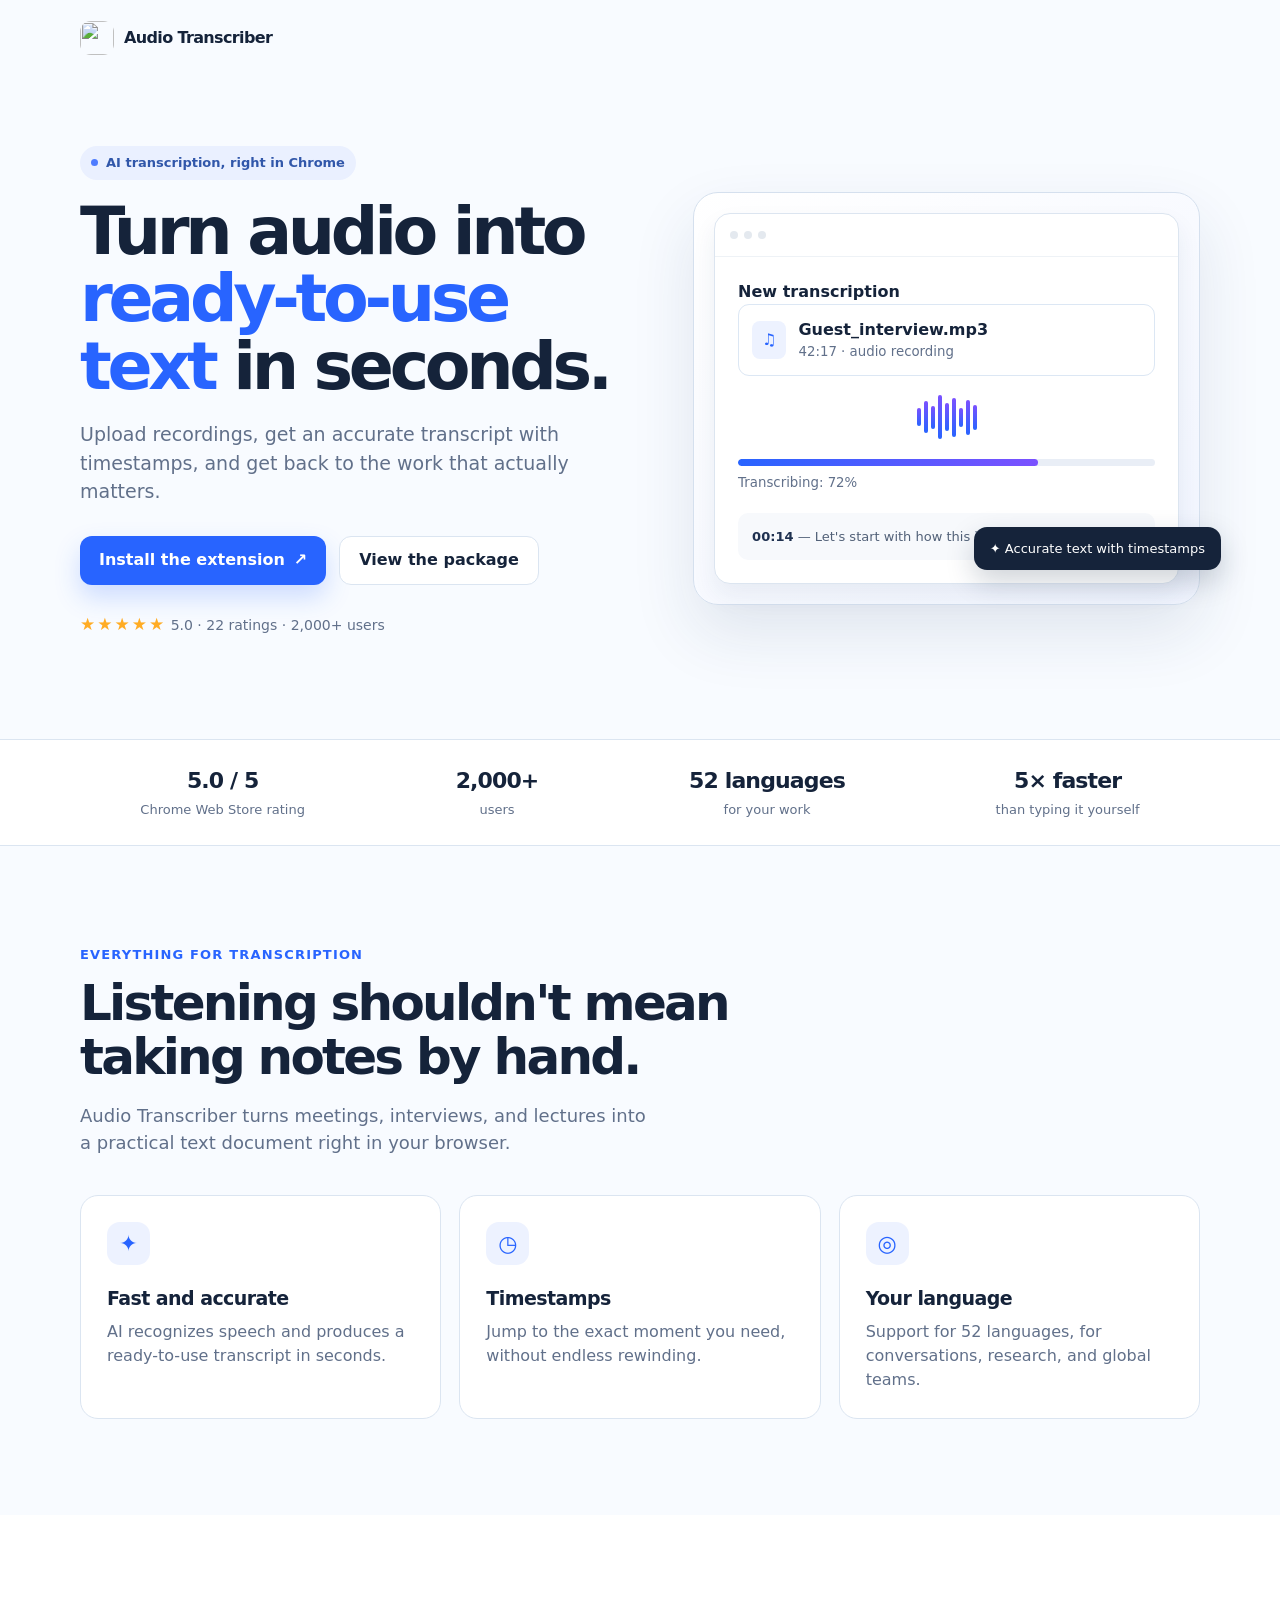
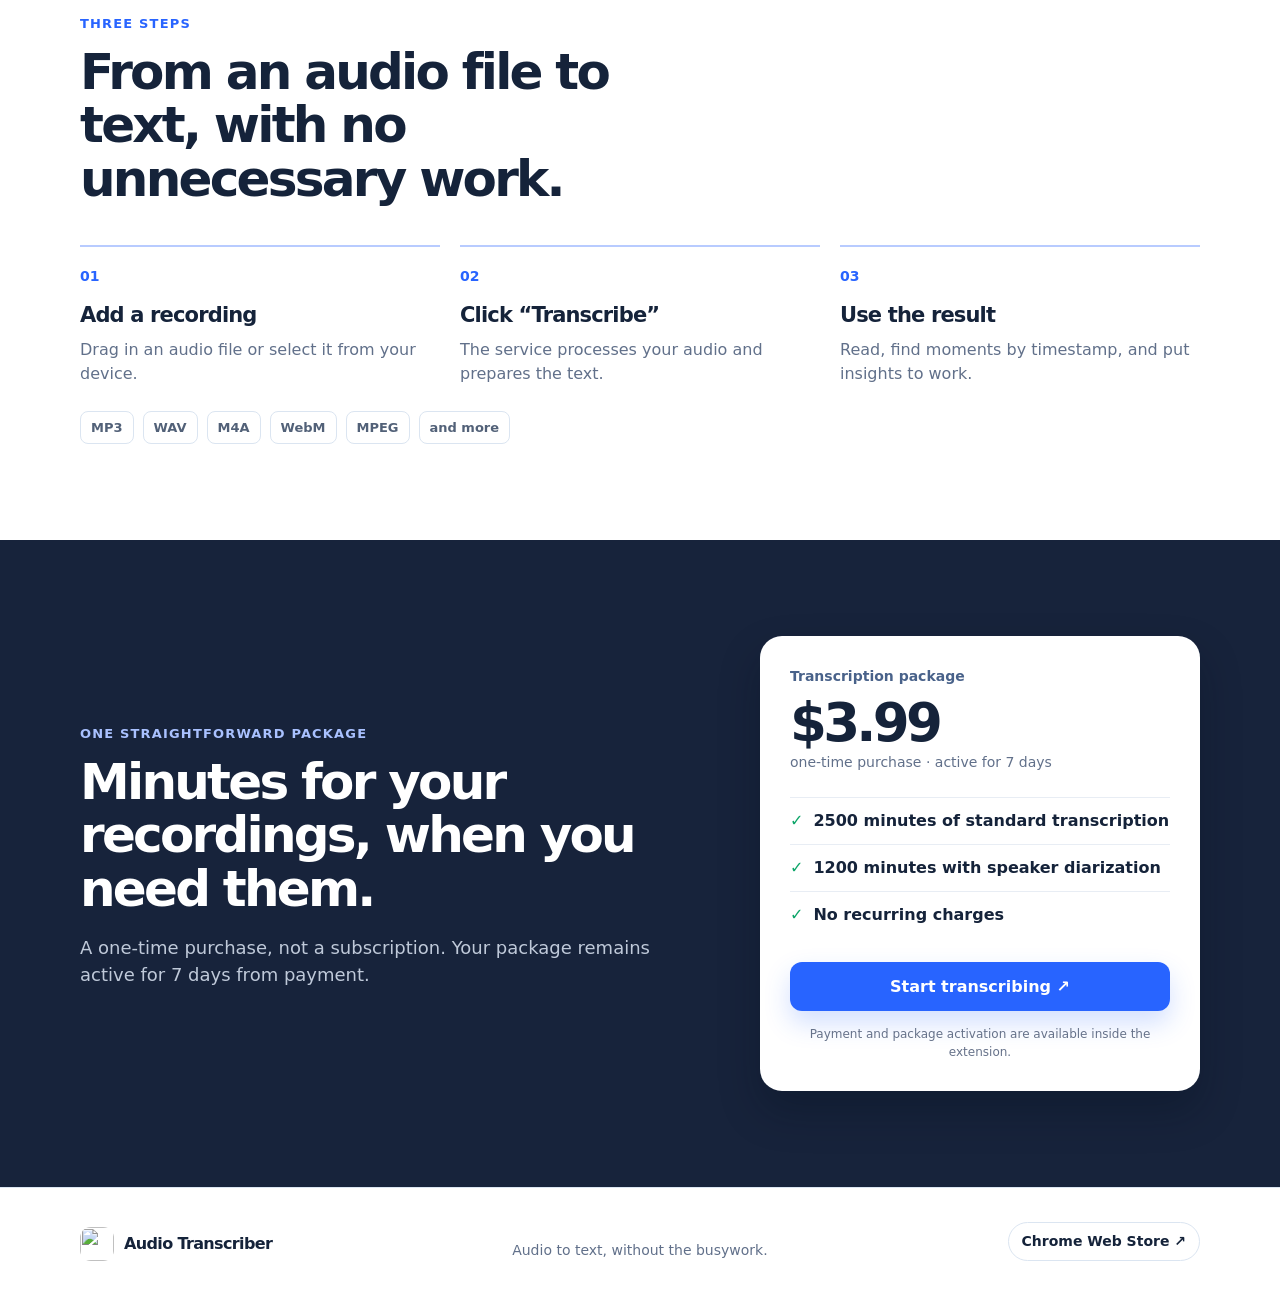
==== index.html @ d4074c56 "Rename inde.html to index.html" ====
<!doctype html>
<html lang="en">
<head>
  <meta charset="utf-8">
  <meta name="viewport" content="width=device-width, initial-scale=1">
  <meta name="description" content="Audio Transcriber — a Chrome extension that turns audio into text with AI.">
  <title>Audio Transcriber — audio to text in seconds</title>
  <style>
:root { --ink:#15233a; --muted:#61708a; --paper:#f8fbff; --line:#dbe5f1; --blue:#2864ff; --violet:#7b51ff; } *{box-sizing:border-box}html{scroll-behavior:smooth}body{margin:0;color:var(--ink);background:var(--paper);font:16px/1.5 Inter,ui-sans-serif,system-ui,-apple-system,BlinkMacSystemFont,"Segoe UI",sans-serif}a{color:inherit;text-decoration:none}.wrap{width:min(1120px,calc(100% - 40px));margin:auto}.nav{height:76px;display:flex;align-items:center;justify-content:space-between}.brand{display:flex;align-items:center;gap:10px;font-weight:800;letter-spacing:-.04em}.mark{width:34px;height:34px;display:block;overflow:hidden;border-radius:11px}.mark img{display:block;width:100%;height:100%}.lang{border:1px solid var(--line);border-radius:999px;padding:8px 13px;font-size:14px;font-weight:700;background:#fff}.hero{padding:70px 0 88px;overflow:hidden}.hero-grid{display:grid;grid-template-columns:1.04fr .96fr;align-items:center;gap:64px}.eyebrow{display:inline-flex;gap:8px;align-items:center;padding:7px 11px;border-radius:999px;color:#3157aa;background:#eaf0ff;font-size:13px;font-weight:750}.dot{width:7px;height:7px;border-radius:50%;background:#4e7cff}.hero h1{margin:18px 0;max-width:650px;font-size:clamp(43px,5.2vw,72px);line-height:1.02;letter-spacing:-.065em}.hero h1 em{color:var(--blue);font-style:normal}.lead{max-width:560px;font-size:19px;color:var(--muted)}.actions{display:flex;gap:13px;flex-wrap:wrap;margin-top:30px}.button{display:inline-flex;align-items:center;justify-content:center;gap:9px;min-height:49px;padding:0 19px;border-radius:12px;font-weight:750;transition:.2s}.button.primary{color:#fff;background:var(--blue);box-shadow:0 12px 26px #2864ff35}.button.secondary{background:#fff;border:1px solid var(--line)}.button:hover{transform:translateY(-2px)}.rating{margin-top:27px;color:var(--muted);font-size:14px}.stars{color:#ffac24;letter-spacing:2px;font-size:17px}.app{position:relative;padding:20px;border:1px solid #d5e0ee;border-radius:25px;background:linear-gradient(145deg,#fff,#f1f5ff);box-shadow:0 28px 65px #1d34611c}.window{overflow:hidden;border:1px solid #dce5f0;border-radius:16px;background:#fff;box-shadow:0 12px 25px #213b6912}.top{height:43px;display:flex;align-items:center;gap:6px;padding:0 15px;border-bottom:1px solid #eef2f6}.top i{width:8px;height:8px;border-radius:50%;background:#e4e9ef}.app-content{padding:23px}.file{display:flex;align-items:center;gap:12px;padding:13px;border:1px solid #dce7f4;border-radius:11px}.file-icon{padding:7px 10px;border-radius:8px;background:#edf2ff;color:var(--blue);font-weight:800}.file small,.app-content small{display:block;color:var(--muted)}.waves{height:47px;display:flex;align-items:center;justify-content:center;gap:3px;margin:18px 0}.waves b{width:4px;border-radius:4px;background:linear-gradient(var(--violet),var(--blue));height:var(--h)}.progress{height:7px;border-radius:99px;background:#e9eef6;overflow:hidden}.progress:before{content:"";display:block;width:72%;height:100%;border-radius:inherit;background:linear-gradient(90deg,var(--blue),var(--violet))}.transcript{margin-top:20px;padding:14px;border-radius:10px;background:#f7f9fc;color:#526178;font-size:13px}.transcript strong{color:#1f3150}.bubble{position:absolute;right:-22px;bottom:34px;padding:12px 16px;border-radius:13px;background:var(--ink);color:#fff;box-shadow:0 11px 28px #19294435;font-size:13px}.proof{border-top:1px solid var(--line);border-bottom:1px solid var(--line);background:#fff}.proof .wrap{display:flex;justify-content:space-around;gap:30px;padding:24px 0;text-align:center}.proof b{display:block;font-size:22px;letter-spacing:-.04em}.proof span{color:var(--muted);font-size:13px}section{padding:96px 0}.kicker{color:var(--blue);font-size:13px;font-weight:800;text-transform:uppercase;letter-spacing:.09em}.section-title{max-width:660px;margin:11px 0 0;font-size:clamp(33px,4vw,50px);line-height:1.07;letter-spacing:-.055em}.section-lead{max-width:570px;color:var(--muted);font-size:18px}.cards{display:grid;grid-template-columns:repeat(3,1fr);gap:18px;margin-top:39px}.card{padding:26px;border:1px solid var(--line);border-radius:18px;background:#fff}.icon{width:43px;height:43px;display:grid;place-items:center;border-radius:13px;background:#edf2ff;color:var(--blue);font-size:22px}.card h3{margin:19px 0 7px;font-size:19px;letter-spacing:-.03em}.card p{margin:0;color:var(--muted)}.steps{display:grid;grid-template-columns:repeat(3,1fr);gap:20px;margin-top:39px}.step{padding-top:17px;border-top:2px solid #b8cbff}.step b{color:var(--blue);font-size:14px}.step h3{margin:12px 0 6px;font-size:21px;letter-spacing:-.04em}.step p{color:var(--muted);margin:0}.pricing{background:#17233b;color:#fff}.pricing .kicker{color:#a9c1ff}.pricing-grid{display:grid;grid-template-columns:1fr 440px;align-items:center;gap:70px}.pricing .section-title{color:#fff}.pricing .section-lead{color:#bfc9d9}.price-card{padding:30px;border-radius:22px;background:#fff;color:var(--ink);box-shadow:0 20px 40px #050d1b4a}.label{color:#49628a;font-weight:800;font-size:14px}.price{margin:9px 0 3px;font-size:53px;line-height:1;letter-spacing:-.07em;font-weight:850}.period{color:var(--muted);font-size:14px}.includes{padding:0;margin:24px 0;list-style:none}.includes li{padding:11px 0;border-top:1px solid #e8edf4;font-weight:650}.includes li:before{content:"✓";color:#0ca568;margin-right:10px;font-weight:900}.note{margin:14px 0 0;color:#66728a;text-align:center;font-size:12px}.formats{display:flex;flex-wrap:wrap;gap:9px;margin-top:25px}.formats span{padding:6px 10px;border:1px solid var(--line);border-radius:8px;background:#fff;color:#526178;font-size:13px;font-weight:750}footer{padding:34px 0;background:#fff;border-top:1px solid var(--line)}.footer{display:flex;justify-content:space-between;gap:25px;align-items:flex-end}.footer p{margin:0;color:var(--muted);font-size:14px}@media(max-width:760px){.wrap{width:min(100% - 32px,1120px)}.hero{padding:42px 0 64px}.hero-grid,.pricing-grid{grid-template-columns:1fr;gap:38px}.hero h1{font-size:48px}.cards,.steps{grid-template-columns:1fr}.proof .wrap{display:grid;grid-template-columns:1fr 1fr;gap:17px}.bubble{right:-8px}.footer{align-items:flex-start;flex-direction:column}section{padding:66px 0}.pricing{padding:0}}
  </style>
</head>
<body>
  <header class="wrap nav"><a class="brand" href="#top"><span class="mark"><img src="minimal_128.png" alt=""></span>Audio Transcriber</a></header>
  <main id="top"><section class="hero"><div class="wrap hero-grid"><div><span class="eyebrow"><span class="dot"></span>AI transcription, right in Chrome</span><h1>Turn audio into <em>ready-to-use text</em> in seconds.</h1><p class="lead">Upload recordings, get an accurate transcript with timestamps, and get back to the work that actually matters.</p><div class="actions"><a class="button primary" href="https://chromewebstore.google.com/detail/audio-transcriber/ahhnadhojiabmnlnhmpngbidmbmmdaph" target="_blank" rel="noreferrer">Install the extension <span>↗</span></a><a class="button secondary" href="#tariff">View the package</a></div><p class="rating"><span class="stars">★★★★★</span> 5.0 · 22 ratings · 2,000+ users</p></div><div class="app" aria-label="Extension interface preview"><div class="window"><div class="top"><i></i><i></i><i></i></div><div class="app-content"><strong>New transcription</strong><div class="file"><span class="file-icon">♫</span><div><b>Guest_interview.mp3</b><small>42:17 · audio recording</small></div></div><div class="waves"><b style="--h:18px"></b><b style="--h:32px"></b><b style="--h:23px"></b><b style="--h:44px"></b><b style="--h:28px"></b><b style="--h:39px"></b><b style="--h:19px"></b><b style="--h:35px"></b><b style="--h:25px"></b></div><div class="progress"></div><small style="margin-top:7px">Transcribing: 72%</small><div class="transcript"><strong>00:14</strong> — Let's start with how this idea first came about…</div></div></div><div class="bubble">✦ Accurate text with timestamps</div></div></div></section><div class="proof"><div class="wrap"><div><b>5.0 / 5</b><span>Chrome Web Store rating</span></div><div><b>2,000+</b><span>users</span></div><div><b>52 languages</b><span>for your work</span></div><div><b>5× faster</b><span>than typing it yourself</span></div></div></div><section><div class="wrap"><span class="kicker">Everything for transcription</span><h2 class="section-title">Listening shouldn't mean taking notes by hand.</h2><p class="section-lead">Audio Transcriber turns meetings, interviews, and lectures into a practical text document right in your browser.</p><div class="cards"><article class="card"><div class="icon">✦</div><h3>Fast and accurate</h3><p>AI recognizes speech and produces a ready-to-use transcript in seconds.</p></article><article class="card"><div class="icon">◷</div><h3>Timestamps</h3><p>Jump to the exact moment you need, without endless rewinding.</p></article><article class="card"><div class="icon">◎</div><h3>Your language</h3><p>Support for 52 languages, for conversations, research, and global teams.</p></article></div></div></section><section style="background:#fff"><div class="wrap"><span class="kicker">Three steps</span><h2 class="section-title">From an audio file to text, with no unnecessary work.</h2><div class="steps"><article class="step"><b>01</b><h3>Add a recording</h3><p>Drag in an audio file or select it from your device.</p></article><article class="step"><b>02</b><h3>Click “Transcribe”</h3><p>The service processes your audio and prepares the text.</p></article><article class="step"><b>03</b><h3>Use the result</h3><p>Read, find moments by timestamp, and put insights to work.</p></article></div><div class="formats"><span>MP3</span><span>WAV</span><span>M4A</span><span>WebM</span><span>MPEG</span><span>and more</span></div></div></section><section class="pricing" id="tariff"><div class="wrap pricing-grid"><div><span class="kicker">One straightforward package</span><h2 class="section-title">Minutes for your recordings, when you need them.</h2><p class="section-lead">A one-time purchase, not a subscription. Your package remains active for 7 days from payment.</p></div><article class="price-card"><div class="label">Transcription package</div><div class="price">$3.99</div><div class="period">one-time purchase · active for 7 days</div><ul class="includes"><li><strong>2500 minutes</strong> of standard transcription</li><li><strong>1200 minutes</strong> with speaker diarization</li><li>No recurring charges</li></ul><a class="button primary" style="width:100%" href="https://chromewebstore.google.com/detail/audio-transcriber/ahhnadhojiabmnlnhmpngbidmbmmdaph" target="_blank" rel="noreferrer">Start transcribing ↗</a><p class="note">Payment and package activation are available inside the extension.</p></article></div></section></main>
  <footer><div class="wrap footer"><a class="brand" href="#top"><span class="mark"><img src="minimal_128.png" alt=""></span>Audio Transcriber</a><p>Audio to text, without the busywork.</p><a class="lang" href="https://chromewebstore.google.com/detail/audio-transcriber/ahhnadhojiabmnlnhmpngbidmbmmdaph" target="_blank" rel="noreferrer">Chrome Web Store ↗</a></div></footer>
</body>
</html>
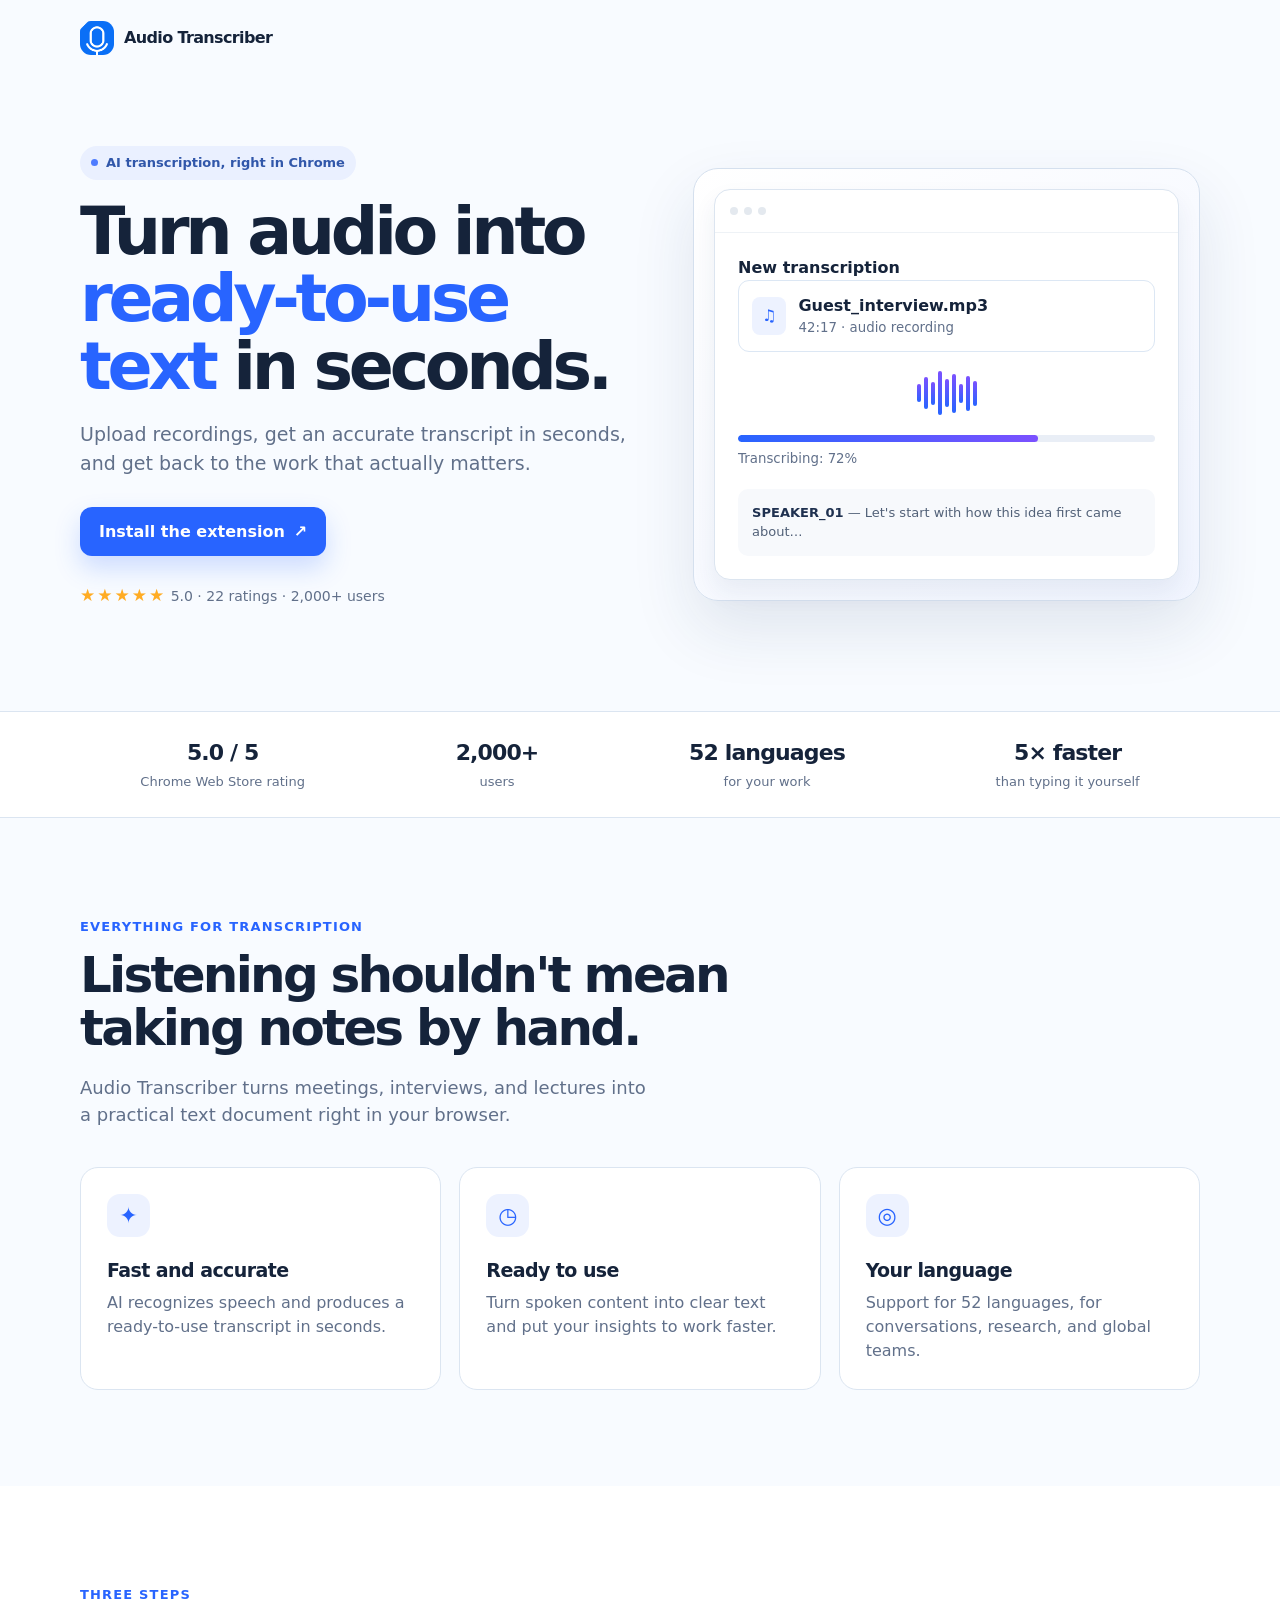
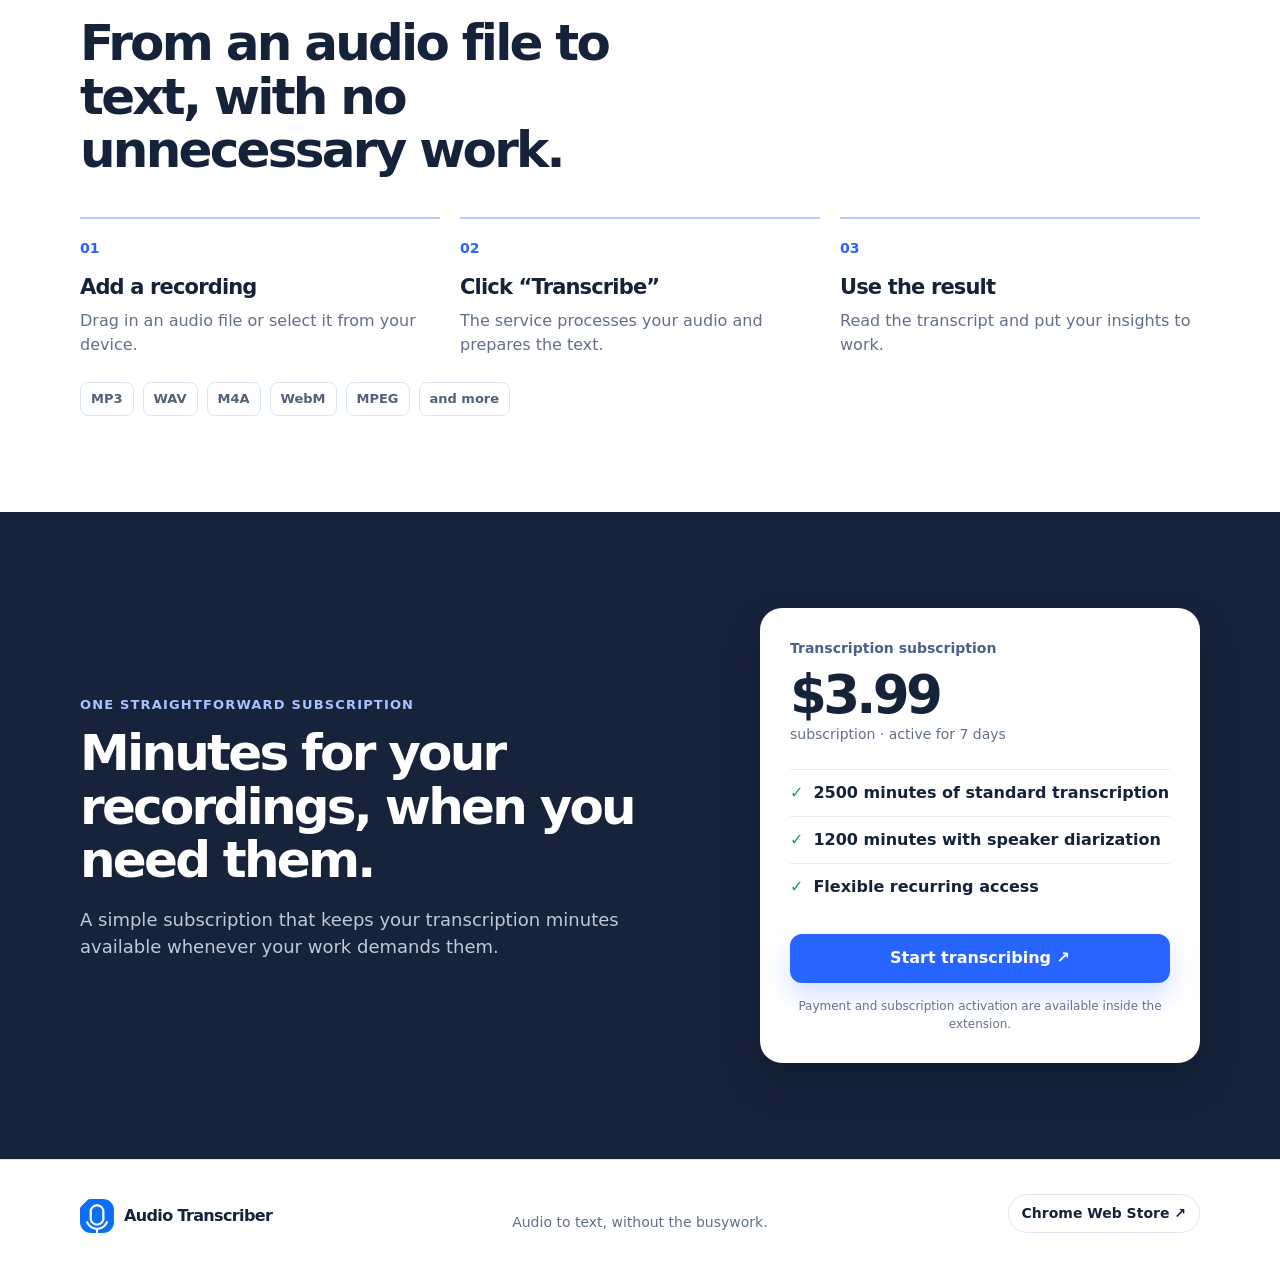
==== commit a5014106: "Update index.html and add logo" ====
--- a/index.html
+++ b/index.html
@@ -11,7 +11,7 @@
 </head>
 <body>
   <header class="wrap nav"><a class="brand" href="#top"><span class="mark"><img src="minimal_128.png" alt=""></span>Audio Transcriber</a></header>
-  <main id="top"><section class="hero"><div class="wrap hero-grid"><div><span class="eyebrow"><span class="dot"></span>AI transcription, right in Chrome</span><h1>Turn audio into <em>ready-to-use text</em> in seconds.</h1><p class="lead">Upload recordings, get an accurate transcript with timestamps, and get back to the work that actually matters.</p><div class="actions"><a class="button primary" href="https://chromewebstore.google.com/detail/audio-transcriber/ahhnadhojiabmnlnhmpngbidmbmmdaph" target="_blank" rel="noreferrer">Install the extension <span>↗</span></a><a class="button secondary" href="#tariff">View the package</a></div><p class="rating"><span class="stars">★★★★★</span> 5.0 · 22 ratings · 2,000+ users</p></div><div class="app" aria-label="Extension interface preview"><div class="window"><div class="top"><i></i><i></i><i></i></div><div class="app-content"><strong>New transcription</strong><div class="file"><span class="file-icon">♫</span><div><b>Guest_interview.mp3</b><small>42:17 · audio recording</small></div></div><div class="waves"><b style="--h:18px"></b><b style="--h:32px"></b><b style="--h:23px"></b><b style="--h:44px"></b><b style="--h:28px"></b><b style="--h:39px"></b><b style="--h:19px"></b><b style="--h:35px"></b><b style="--h:25px"></b></div><div class="progress"></div><small style="margin-top:7px">Transcribing: 72%</small><div class="transcript"><strong>00:14</strong> — Let's start with how this idea first came about…</div></div></div><div class="bubble">✦ Accurate text with timestamps</div></div></div></section><div class="proof"><div class="wrap"><div><b>5.0 / 5</b><span>Chrome Web Store rating</span></div><div><b>2,000+</b><span>users</span></div><div><b>52 languages</b><span>for your work</span></div><div><b>5× faster</b><span>than typing it yourself</span></div></div></div><section><div class="wrap"><span class="kicker">Everything for transcription</span><h2 class="section-title">Listening shouldn't mean taking notes by hand.</h2><p class="section-lead">Audio Transcriber turns meetings, interviews, and lectures into a practical text document right in your browser.</p><div class="cards"><article class="card"><div class="icon">✦</div><h3>Fast and accurate</h3><p>AI recognizes speech and produces a ready-to-use transcript in seconds.</p></article><article class="card"><div class="icon">◷</div><h3>Timestamps</h3><p>Jump to the exact moment you need, without endless rewinding.</p></article><article class="card"><div class="icon">◎</div><h3>Your language</h3><p>Support for 52 languages, for conversations, research, and global teams.</p></article></div></div></section><section style="background:#fff"><div class="wrap"><span class="kicker">Three steps</span><h2 class="section-title">From an audio file to text, with no unnecessary work.</h2><div class="steps"><article class="step"><b>01</b><h3>Add a recording</h3><p>Drag in an audio file or select it from your device.</p></article><article class="step"><b>02</b><h3>Click “Transcribe”</h3><p>The service processes your audio and prepares the text.</p></article><article class="step"><b>03</b><h3>Use the result</h3><p>Read, find moments by timestamp, and put insights to work.</p></article></div><div class="formats"><span>MP3</span><span>WAV</span><span>M4A</span><span>WebM</span><span>MPEG</span><span>and more</span></div></div></section><section class="pricing" id="tariff"><div class="wrap pricing-grid"><div><span class="kicker">One straightforward package</span><h2 class="section-title">Minutes for your recordings, when you need them.</h2><p class="section-lead">A one-time purchase, not a subscription. Your package remains active for 7 days from payment.</p></div><article class="price-card"><div class="label">Transcription package</div><div class="price">$3.99</div><div class="period">one-time purchase · active for 7 days</div><ul class="includes"><li><strong>2500 minutes</strong> of standard transcription</li><li><strong>1200 minutes</strong> with speaker diarization</li><li>No recurring charges</li></ul><a class="button primary" style="width:100%" href="https://chromewebstore.google.com/detail/audio-transcriber/ahhnadhojiabmnlnhmpngbidmbmmdaph" target="_blank" rel="noreferrer">Start transcribing ↗</a><p class="note">Payment and package activation are available inside the extension.</p></article></div></section></main>
+  <main id="top"><section class="hero"><div class="wrap hero-grid"><div><span class="eyebrow"><span class="dot"></span>AI transcription, right in Chrome</span><h1>Turn audio into <em>ready-to-use text</em> in seconds.</h1><p class="lead">Upload recordings, get an accurate transcript in seconds, and get back to the work that actually matters.</p><div class="actions"><a class="button primary" href="https://chromewebstore.google.com/detail/audio-transcriber/ahhnadhojiabmnlnhmpngbidmbmmdaph" target="_blank" rel="noreferrer">Install the extension <span>↗</span></a></div><p class="rating"><span class="stars">★★★★★</span> 5.0 · 22 ratings · 2,000+ users</p></div><div class="app" aria-label="Extension interface preview"><div class="window"><div class="top"><i></i><i></i><i></i></div><div class="app-content"><strong>New transcription</strong><div class="file"><span class="file-icon">♫</span><div><b>Guest_interview.mp3</b><small>42:17 · audio recording</small></div></div><div class="waves"><b style="--h:18px"></b><b style="--h:32px"></b><b style="--h:23px"></b><b style="--h:44px"></b><b style="--h:28px"></b><b style="--h:39px"></b><b style="--h:19px"></b><b style="--h:35px"></b><b style="--h:25px"></b></div><div class="progress"></div><small style="margin-top:7px">Transcribing: 72%</small><div class="transcript"><strong>SPEAKER_01</strong> — Let's start with how this idea first came about…</div></div></div></div></div></section><div class="proof"><div class="wrap"><div><b>5.0 / 5</b><span>Chrome Web Store rating</span></div><div><b>2,000+</b><span>users</span></div><div><b>52 languages</b><span>for your work</span></div><div><b>5× faster</b><span>than typing it yourself</span></div></div></div><section><div class="wrap"><span class="kicker">Everything for transcription</span><h2 class="section-title">Listening shouldn't mean taking notes by hand.</h2><p class="section-lead">Audio Transcriber turns meetings, interviews, and lectures into a practical text document right in your browser.</p><div class="cards"><article class="card"><div class="icon">✦</div><h3>Fast and accurate</h3><p>AI recognizes speech and produces a ready-to-use transcript in seconds.</p></article><article class="card"><div class="icon">◷</div><h3>Ready to use</h3><p>Turn spoken content into clear text and put your insights to work faster.</p></article><article class="card"><div class="icon">◎</div><h3>Your language</h3><p>Support for 52 languages, for conversations, research, and global teams.</p></article></div></div></section><section style="background:#fff"><div class="wrap"><span class="kicker">Three steps</span><h2 class="section-title">From an audio file to text, with no unnecessary work.</h2><div class="steps"><article class="step"><b>01</b><h3>Add a recording</h3><p>Drag in an audio file or select it from your device.</p></article><article class="step"><b>02</b><h3>Click “Transcribe”</h3><p>The service processes your audio and prepares the text.</p></article><article class="step"><b>03</b><h3>Use the result</h3><p>Read the transcript and put your insights to work.</p></article></div><div class="formats"><span>MP3</span><span>WAV</span><span>M4A</span><span>WebM</span><span>MPEG</span><span>and more</span></div></div></section><section class="pricing" id="tariff"><div class="wrap pricing-grid"><div><span class="kicker">One straightforward subscription</span><h2 class="section-title">Minutes for your recordings, when you need them.</h2><p class="section-lead">A simple subscription that keeps your transcription minutes available whenever your work demands them.</p></div><article class="price-card"><div class="label">Transcription subscription</div><div class="price">$3.99</div><div class="period">subscription · active for 7 days</div><ul class="includes"><li><strong>2500 minutes</strong> of standard transcription</li><li><strong>1200 minutes</strong> with speaker diarization</li><li>Flexible recurring access</li></ul><a class="button primary" style="width:100%" href="https://chromewebstore.google.com/detail/audio-transcriber/ahhnadhojiabmnlnhmpngbidmbmmdaph" target="_blank" rel="noreferrer">Start transcribing ↗</a><p class="note">Payment and subscription activation are available inside the extension.</p></article></div></section></main>
   <footer><div class="wrap footer"><a class="brand" href="#top"><span class="mark"><img src="minimal_128.png" alt=""></span>Audio Transcriber</a><p>Audio to text, without the busywork.</p><a class="lang" href="https://chromewebstore.google.com/detail/audio-transcriber/ahhnadhojiabmnlnhmpngbidmbmmdaph" target="_blank" rel="noreferrer">Chrome Web Store ↗</a></div></footer>
 </body>
 </html>
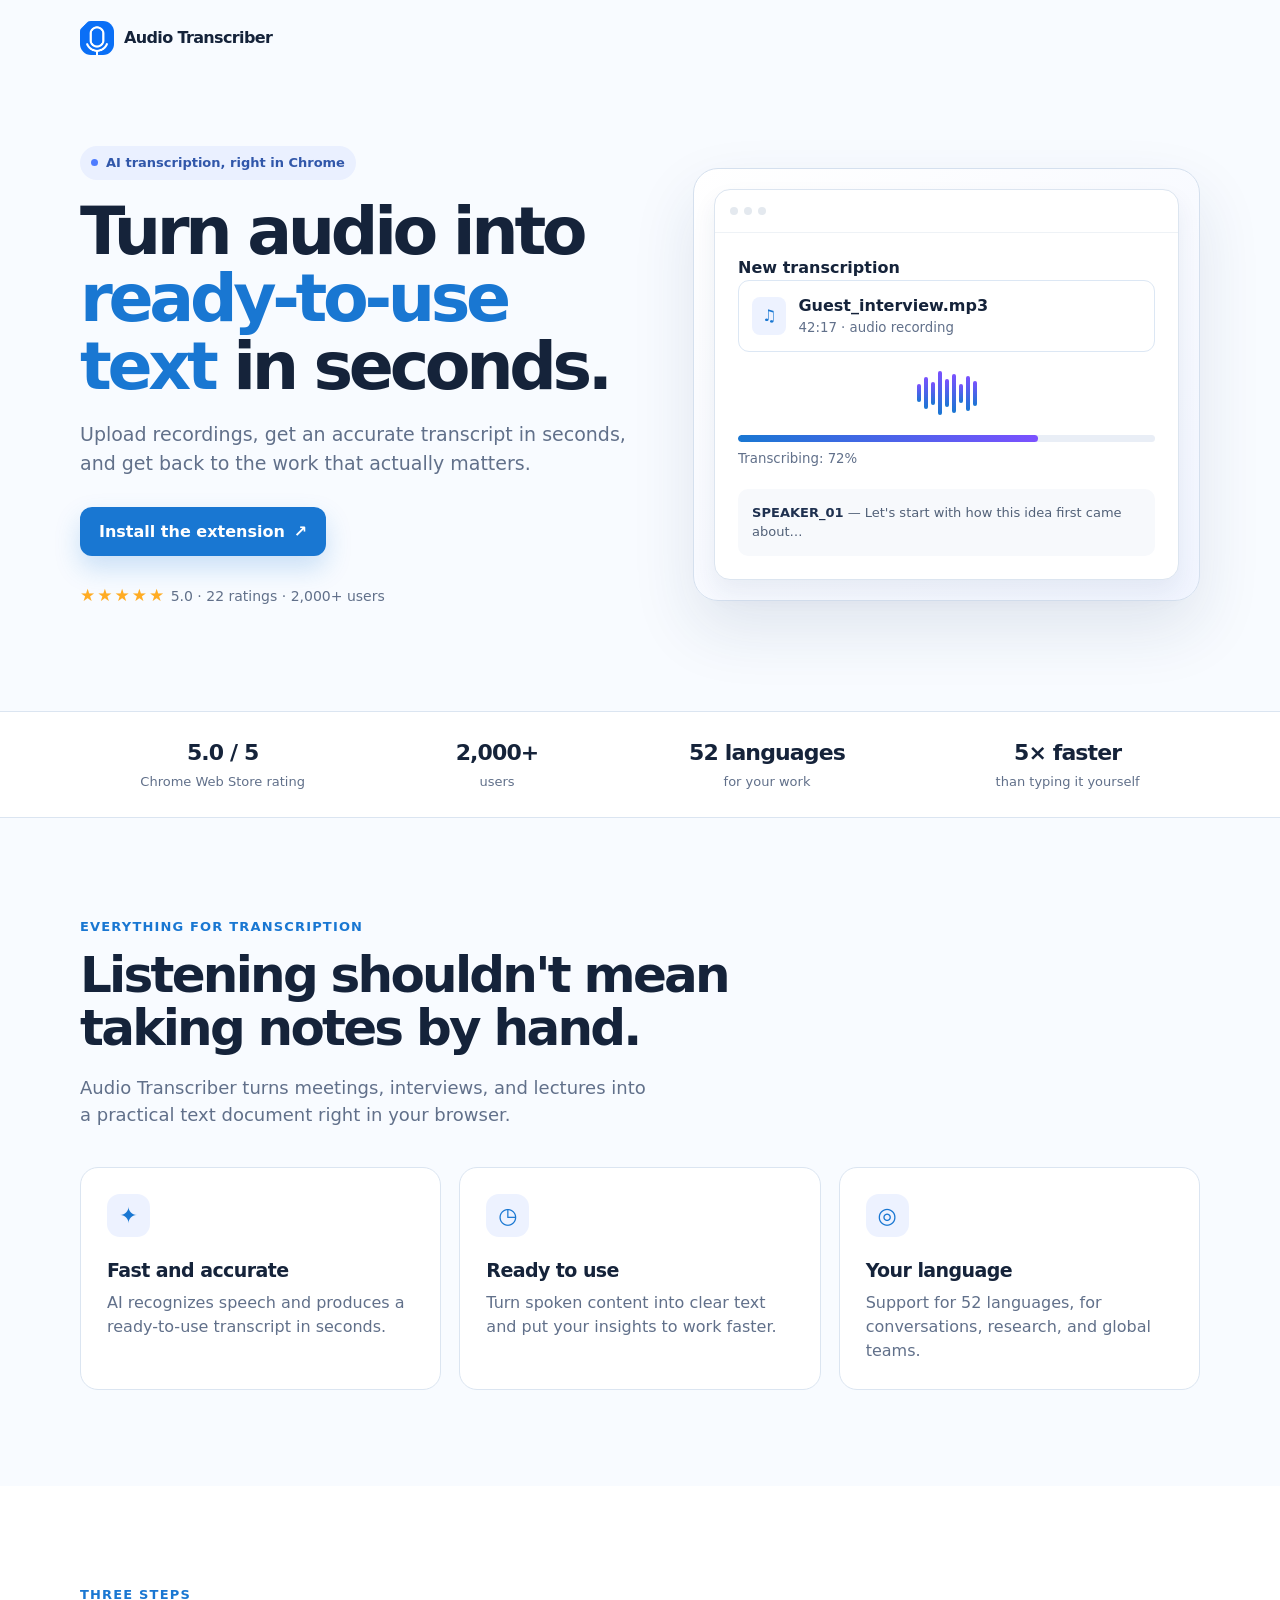
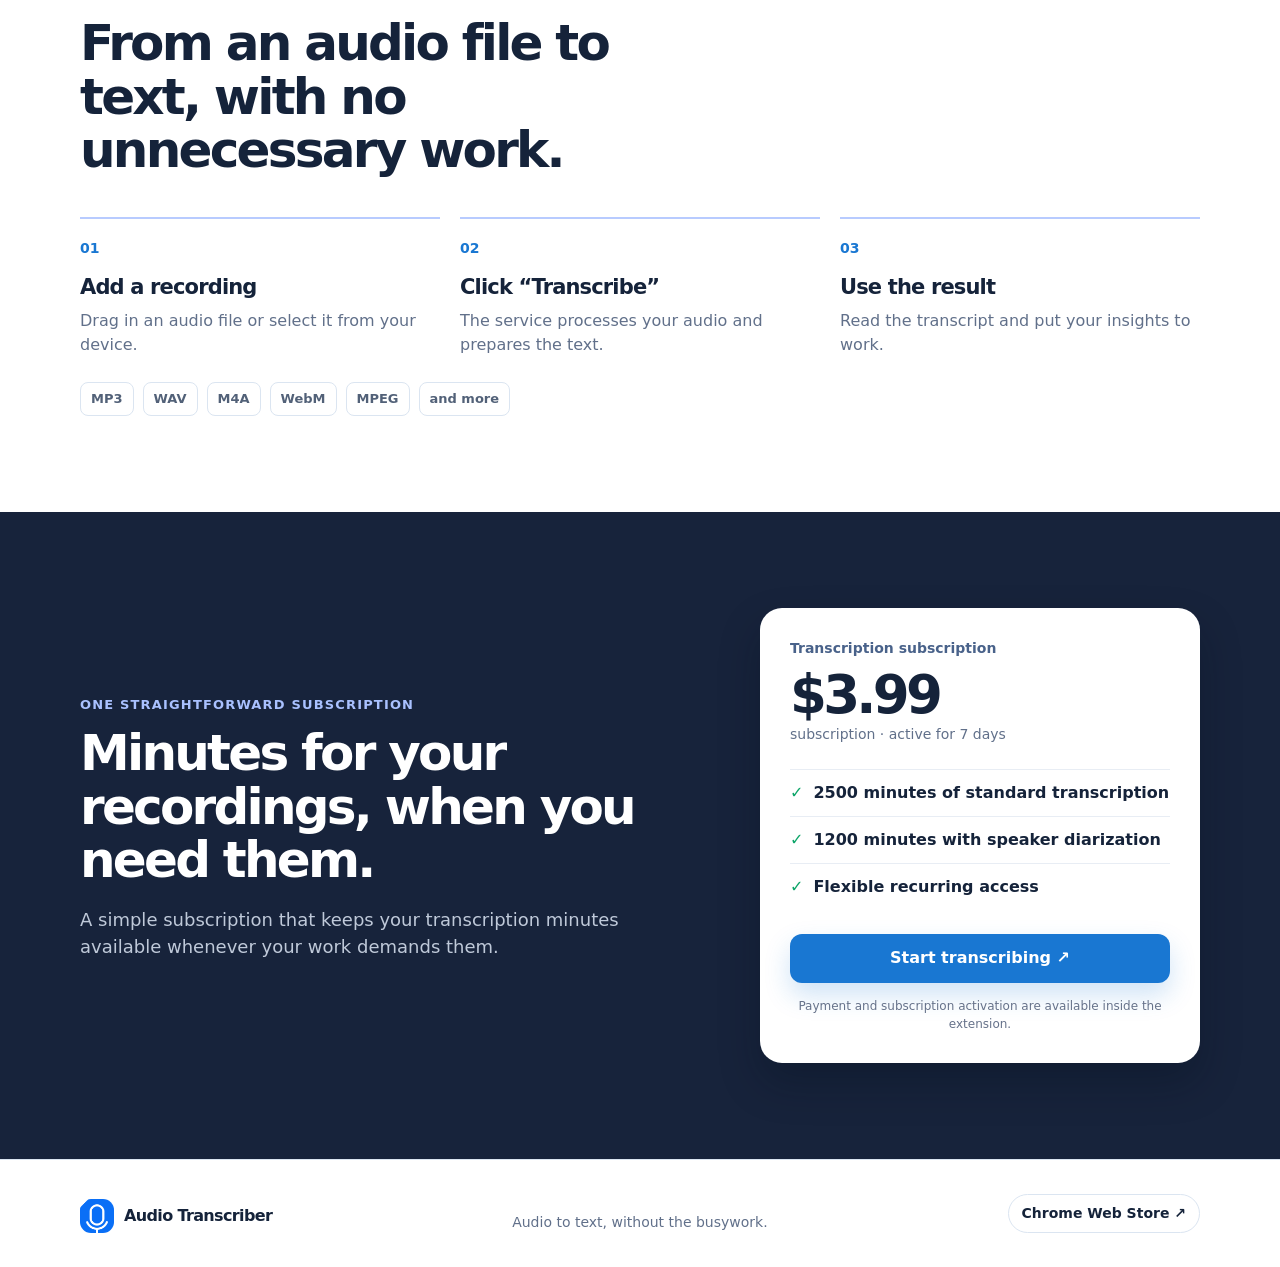
==== commit 8bf0832a: "Update accent color" ====
--- a/index.html
+++ b/index.html
@@ -6,7 +6,7 @@
   <meta name="description" content="Audio Transcriber — a Chrome extension that turns audio into text with AI.">
   <title>Audio Transcriber — audio to text in seconds</title>
   <style>
-:root { --ink:#15233a; --muted:#61708a; --paper:#f8fbff; --line:#dbe5f1; --blue:#2864ff; --violet:#7b51ff; } *{box-sizing:border-box}html{scroll-behavior:smooth}body{margin:0;color:var(--ink);background:var(--paper);font:16px/1.5 Inter,ui-sans-serif,system-ui,-apple-system,BlinkMacSystemFont,"Segoe UI",sans-serif}a{color:inherit;text-decoration:none}.wrap{width:min(1120px,calc(100% - 40px));margin:auto}.nav{height:76px;display:flex;align-items:center;justify-content:space-between}.brand{display:flex;align-items:center;gap:10px;font-weight:800;letter-spacing:-.04em}.mark{width:34px;height:34px;display:block;overflow:hidden;border-radius:11px}.mark img{display:block;width:100%;height:100%}.lang{border:1px solid var(--line);border-radius:999px;padding:8px 13px;font-size:14px;font-weight:700;background:#fff}.hero{padding:70px 0 88px;overflow:hidden}.hero-grid{display:grid;grid-template-columns:1.04fr .96fr;align-items:center;gap:64px}.eyebrow{display:inline-flex;gap:8px;align-items:center;padding:7px 11px;border-radius:999px;color:#3157aa;background:#eaf0ff;font-size:13px;font-weight:750}.dot{width:7px;height:7px;border-radius:50%;background:#4e7cff}.hero h1{margin:18px 0;max-width:650px;font-size:clamp(43px,5.2vw,72px);line-height:1.02;letter-spacing:-.065em}.hero h1 em{color:var(--blue);font-style:normal}.lead{max-width:560px;font-size:19px;color:var(--muted)}.actions{display:flex;gap:13px;flex-wrap:wrap;margin-top:30px}.button{display:inline-flex;align-items:center;justify-content:center;gap:9px;min-height:49px;padding:0 19px;border-radius:12px;font-weight:750;transition:.2s}.button.primary{color:#fff;background:var(--blue);box-shadow:0 12px 26px #2864ff35}.button.secondary{background:#fff;border:1px solid var(--line)}.button:hover{transform:translateY(-2px)}.rating{margin-top:27px;color:var(--muted);font-size:14px}.stars{color:#ffac24;letter-spacing:2px;font-size:17px}.app{position:relative;padding:20px;border:1px solid #d5e0ee;border-radius:25px;background:linear-gradient(145deg,#fff,#f1f5ff);box-shadow:0 28px 65px #1d34611c}.window{overflow:hidden;border:1px solid #dce5f0;border-radius:16px;background:#fff;box-shadow:0 12px 25px #213b6912}.top{height:43px;display:flex;align-items:center;gap:6px;padding:0 15px;border-bottom:1px solid #eef2f6}.top i{width:8px;height:8px;border-radius:50%;background:#e4e9ef}.app-content{padding:23px}.file{display:flex;align-items:center;gap:12px;padding:13px;border:1px solid #dce7f4;border-radius:11px}.file-icon{padding:7px 10px;border-radius:8px;background:#edf2ff;color:var(--blue);font-weight:800}.file small,.app-content small{display:block;color:var(--muted)}.waves{height:47px;display:flex;align-items:center;justify-content:center;gap:3px;margin:18px 0}.waves b{width:4px;border-radius:4px;background:linear-gradient(var(--violet),var(--blue));height:var(--h)}.progress{height:7px;border-radius:99px;background:#e9eef6;overflow:hidden}.progress:before{content:"";display:block;width:72%;height:100%;border-radius:inherit;background:linear-gradient(90deg,var(--blue),var(--violet))}.transcript{margin-top:20px;padding:14px;border-radius:10px;background:#f7f9fc;color:#526178;font-size:13px}.transcript strong{color:#1f3150}.bubble{position:absolute;right:-22px;bottom:34px;padding:12px 16px;border-radius:13px;background:var(--ink);color:#fff;box-shadow:0 11px 28px #19294435;font-size:13px}.proof{border-top:1px solid var(--line);border-bottom:1px solid var(--line);background:#fff}.proof .wrap{display:flex;justify-content:space-around;gap:30px;padding:24px 0;text-align:center}.proof b{display:block;font-size:22px;letter-spacing:-.04em}.proof span{color:var(--muted);font-size:13px}section{padding:96px 0}.kicker{color:var(--blue);font-size:13px;font-weight:800;text-transform:uppercase;letter-spacing:.09em}.section-title{max-width:660px;margin:11px 0 0;font-size:clamp(33px,4vw,50px);line-height:1.07;letter-spacing:-.055em}.section-lead{max-width:570px;color:var(--muted);font-size:18px}.cards{display:grid;grid-template-columns:repeat(3,1fr);gap:18px;margin-top:39px}.card{padding:26px;border:1px solid var(--line);border-radius:18px;background:#fff}.icon{width:43px;height:43px;display:grid;place-items:center;border-radius:13px;background:#edf2ff;color:var(--blue);font-size:22px}.card h3{margin:19px 0 7px;font-size:19px;letter-spacing:-.03em}.card p{margin:0;color:var(--muted)}.steps{display:grid;grid-template-columns:repeat(3,1fr);gap:20px;margin-top:39px}.step{padding-top:17px;border-top:2px solid #b8cbff}.step b{color:var(--blue);font-size:14px}.step h3{margin:12px 0 6px;font-size:21px;letter-spacing:-.04em}.step p{color:var(--muted);margin:0}.pricing{background:#17233b;color:#fff}.pricing .kicker{color:#a9c1ff}.pricing-grid{display:grid;grid-template-columns:1fr 440px;align-items:center;gap:70px}.pricing .section-title{color:#fff}.pricing .section-lead{color:#bfc9d9}.price-card{padding:30px;border-radius:22px;background:#fff;color:var(--ink);box-shadow:0 20px 40px #050d1b4a}.label{color:#49628a;font-weight:800;font-size:14px}.price{margin:9px 0 3px;font-size:53px;line-height:1;letter-spacing:-.07em;font-weight:850}.period{color:var(--muted);font-size:14px}.includes{padding:0;margin:24px 0;list-style:none}.includes li{padding:11px 0;border-top:1px solid #e8edf4;font-weight:650}.includes li:before{content:"✓";color:#0ca568;margin-right:10px;font-weight:900}.note{margin:14px 0 0;color:#66728a;text-align:center;font-size:12px}.formats{display:flex;flex-wrap:wrap;gap:9px;margin-top:25px}.formats span{padding:6px 10px;border:1px solid var(--line);border-radius:8px;background:#fff;color:#526178;font-size:13px;font-weight:750}footer{padding:34px 0;background:#fff;border-top:1px solid var(--line)}.footer{display:flex;justify-content:space-between;gap:25px;align-items:flex-end}.footer p{margin:0;color:var(--muted);font-size:14px}@media(max-width:760px){.wrap{width:min(100% - 32px,1120px)}.hero{padding:42px 0 64px}.hero-grid,.pricing-grid{grid-template-columns:1fr;gap:38px}.hero h1{font-size:48px}.cards,.steps{grid-template-columns:1fr}.proof .wrap{display:grid;grid-template-columns:1fr 1fr;gap:17px}.bubble{right:-8px}.footer{align-items:flex-start;flex-direction:column}section{padding:66px 0}.pricing{padding:0}}
+:root { --ink:#15233a; --muted:#61708a; --paper:#f8fbff; --line:#dbe5f1; --blue:#1977d2; --violet:#7b51ff; } *{box-sizing:border-box}html{scroll-behavior:smooth}body{margin:0;color:var(--ink);background:var(--paper);font:16px/1.5 Inter,ui-sans-serif,system-ui,-apple-system,BlinkMacSystemFont,"Segoe UI",sans-serif}a{color:inherit;text-decoration:none}.wrap{width:min(1120px,calc(100% - 40px));margin:auto}.nav{height:76px;display:flex;align-items:center;justify-content:space-between}.brand{display:flex;align-items:center;gap:10px;font-weight:800;letter-spacing:-.04em}.mark{width:34px;height:34px;display:block;overflow:hidden;border-radius:11px}.mark img{display:block;width:100%;height:100%}.lang{border:1px solid var(--line);border-radius:999px;padding:8px 13px;font-size:14px;font-weight:700;background:#fff}.hero{padding:70px 0 88px;overflow:hidden}.hero-grid{display:grid;grid-template-columns:1.04fr .96fr;align-items:center;gap:64px}.eyebrow{display:inline-flex;gap:8px;align-items:center;padding:7px 11px;border-radius:999px;color:#3157aa;background:#eaf0ff;font-size:13px;font-weight:750}.dot{width:7px;height:7px;border-radius:50%;background:#4e7cff}.hero h1{margin:18px 0;max-width:650px;font-size:clamp(43px,5.2vw,72px);line-height:1.02;letter-spacing:-.065em}.hero h1 em{color:var(--blue);font-style:normal}.lead{max-width:560px;font-size:19px;color:var(--muted)}.actions{display:flex;gap:13px;flex-wrap:wrap;margin-top:30px}.button{display:inline-flex;align-items:center;justify-content:center;gap:9px;min-height:49px;padding:0 19px;border-radius:12px;font-weight:750;transition:.2s}.button.primary{color:#fff;background:var(--blue);box-shadow:0 12px 26px #1977d235}.button.secondary{background:#fff;border:1px solid var(--line)}.button:hover{transform:translateY(-2px)}.rating{margin-top:27px;color:var(--muted);font-size:14px}.stars{color:#ffac24;letter-spacing:2px;font-size:17px}.app{position:relative;padding:20px;border:1px solid #d5e0ee;border-radius:25px;background:linear-gradient(145deg,#fff,#f1f5ff);box-shadow:0 28px 65px #1d34611c}.window{overflow:hidden;border:1px solid #dce5f0;border-radius:16px;background:#fff;box-shadow:0 12px 25px #213b6912}.top{height:43px;display:flex;align-items:center;gap:6px;padding:0 15px;border-bottom:1px solid #eef2f6}.top i{width:8px;height:8px;border-radius:50%;background:#e4e9ef}.app-content{padding:23px}.file{display:flex;align-items:center;gap:12px;padding:13px;border:1px solid #dce7f4;border-radius:11px}.file-icon{padding:7px 10px;border-radius:8px;background:#edf2ff;color:var(--blue);font-weight:800}.file small,.app-content small{display:block;color:var(--muted)}.waves{height:47px;display:flex;align-items:center;justify-content:center;gap:3px;margin:18px 0}.waves b{width:4px;border-radius:4px;background:linear-gradient(var(--violet),var(--blue));height:var(--h)}.progress{height:7px;border-radius:99px;background:#e9eef6;overflow:hidden}.progress:before{content:"";display:block;width:72%;height:100%;border-radius:inherit;background:linear-gradient(90deg,var(--blue),var(--violet))}.transcript{margin-top:20px;padding:14px;border-radius:10px;background:#f7f9fc;color:#526178;font-size:13px}.transcript strong{color:#1f3150}.bubble{position:absolute;right:-22px;bottom:34px;padding:12px 16px;border-radius:13px;background:var(--ink);color:#fff;box-shadow:0 11px 28px #19294435;font-size:13px}.proof{border-top:1px solid var(--line);border-bottom:1px solid var(--line);background:#fff}.proof .wrap{display:flex;justify-content:space-around;gap:30px;padding:24px 0;text-align:center}.proof b{display:block;font-size:22px;letter-spacing:-.04em}.proof span{color:var(--muted);font-size:13px}section{padding:96px 0}.kicker{color:var(--blue);font-size:13px;font-weight:800;text-transform:uppercase;letter-spacing:.09em}.section-title{max-width:660px;margin:11px 0 0;font-size:clamp(33px,4vw,50px);line-height:1.07;letter-spacing:-.055em}.section-lead{max-width:570px;color:var(--muted);font-size:18px}.cards{display:grid;grid-template-columns:repeat(3,1fr);gap:18px;margin-top:39px}.card{padding:26px;border:1px solid var(--line);border-radius:18px;background:#fff}.icon{width:43px;height:43px;display:grid;place-items:center;border-radius:13px;background:#edf2ff;color:var(--blue);font-size:22px}.card h3{margin:19px 0 7px;font-size:19px;letter-spacing:-.03em}.card p{margin:0;color:var(--muted)}.steps{display:grid;grid-template-columns:repeat(3,1fr);gap:20px;margin-top:39px}.step{padding-top:17px;border-top:2px solid #b8cbff}.step b{color:var(--blue);font-size:14px}.step h3{margin:12px 0 6px;font-size:21px;letter-spacing:-.04em}.step p{color:var(--muted);margin:0}.pricing{background:#17233b;color:#fff}.pricing .kicker{color:#a9c1ff}.pricing-grid{display:grid;grid-template-columns:1fr 440px;align-items:center;gap:70px}.pricing .section-title{color:#fff}.pricing .section-lead{color:#bfc9d9}.price-card{padding:30px;border-radius:22px;background:#fff;color:var(--ink);box-shadow:0 20px 40px #050d1b4a}.label{color:#49628a;font-weight:800;font-size:14px}.price{margin:9px 0 3px;font-size:53px;line-height:1;letter-spacing:-.07em;font-weight:850}.period{color:var(--muted);font-size:14px}.includes{padding:0;margin:24px 0;list-style:none}.includes li{padding:11px 0;border-top:1px solid #e8edf4;font-weight:650}.includes li:before{content:"✓";color:#0ca568;margin-right:10px;font-weight:900}.note{margin:14px 0 0;color:#66728a;text-align:center;font-size:12px}.formats{display:flex;flex-wrap:wrap;gap:9px;margin-top:25px}.formats span{padding:6px 10px;border:1px solid var(--line);border-radius:8px;background:#fff;color:#526178;font-size:13px;font-weight:750}footer{padding:34px 0;background:#fff;border-top:1px solid var(--line)}.footer{display:flex;justify-content:space-between;gap:25px;align-items:flex-end}.footer p{margin:0;color:var(--muted);font-size:14px}@media(max-width:760px){.wrap{width:min(100% - 32px,1120px)}.hero{padding:42px 0 64px}.hero-grid,.pricing-grid{grid-template-columns:1fr;gap:38px}.hero h1{font-size:48px}.cards,.steps{grid-template-columns:1fr}.proof .wrap{display:grid;grid-template-columns:1fr 1fr;gap:17px}.bubble{right:-8px}.footer{align-items:flex-start;flex-direction:column}section{padding:66px 0}.pricing{padding:0}}
   </style>
 </head>
 <body>
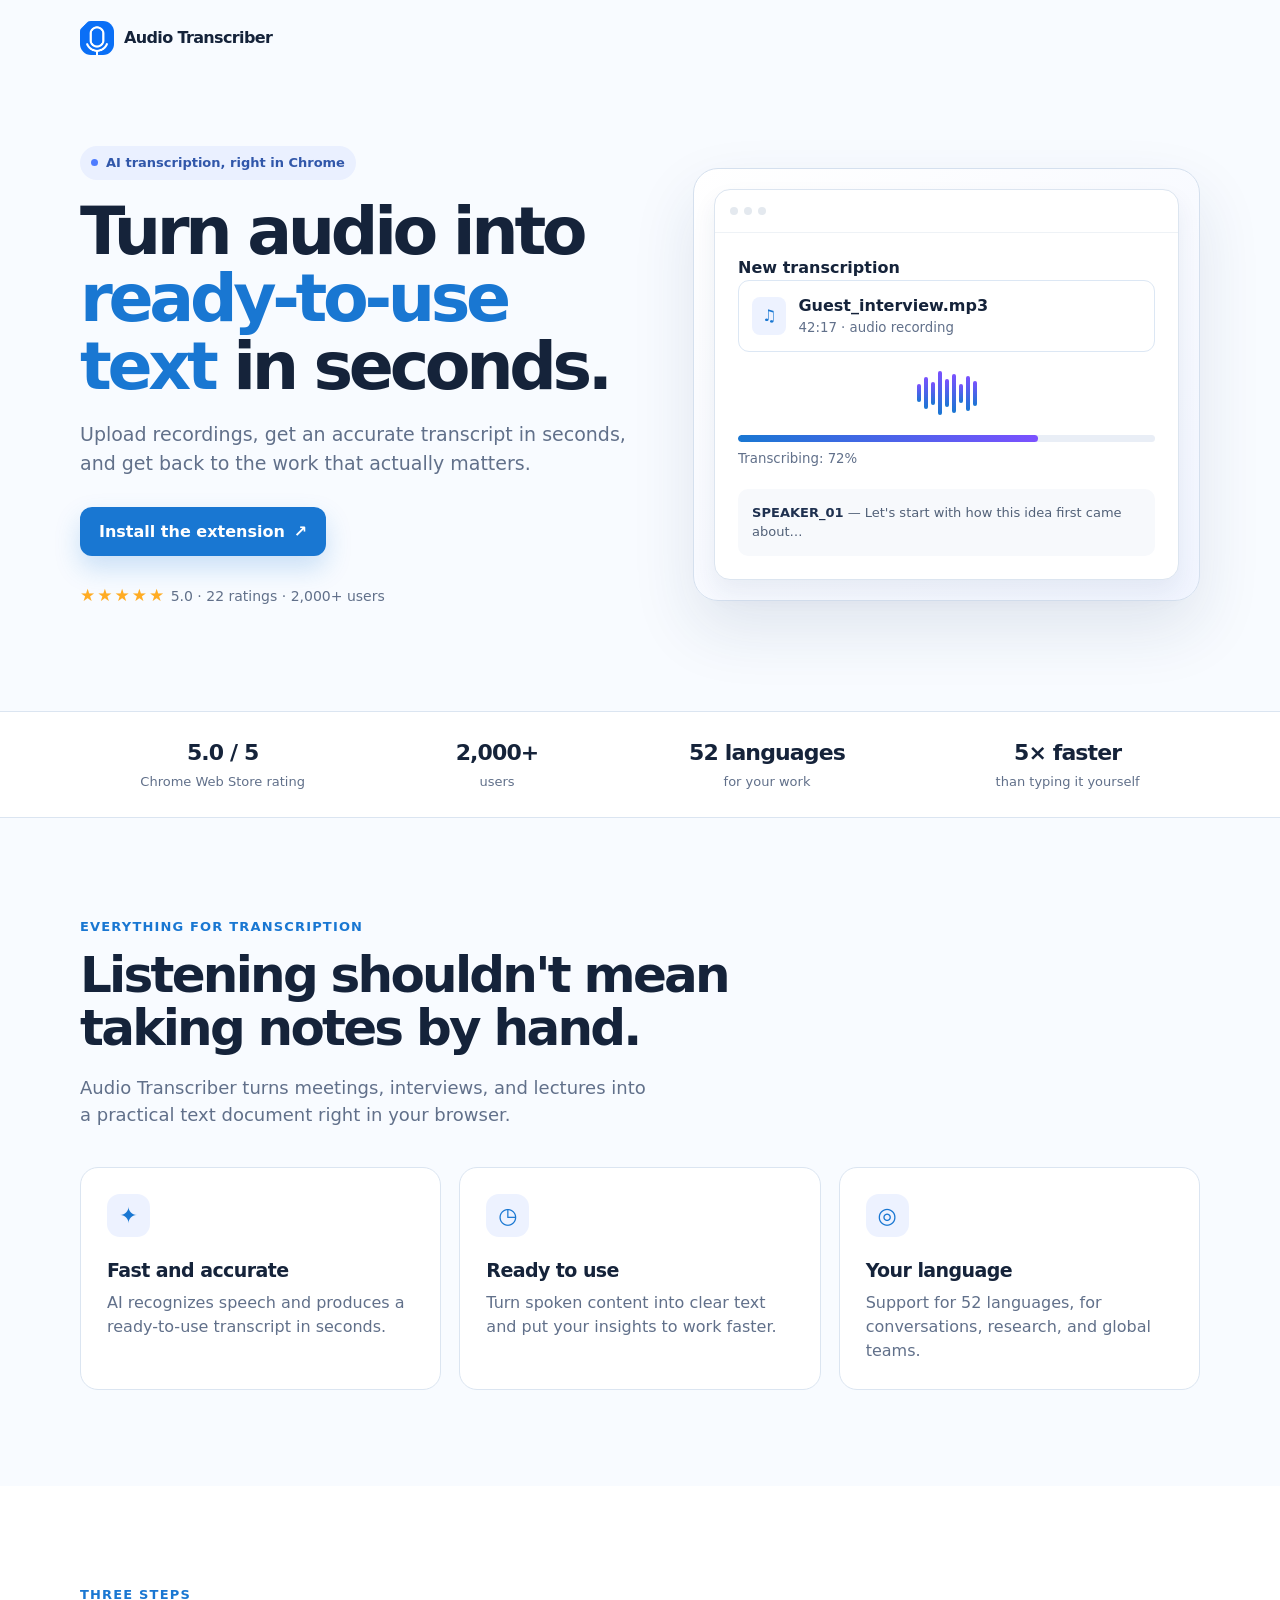
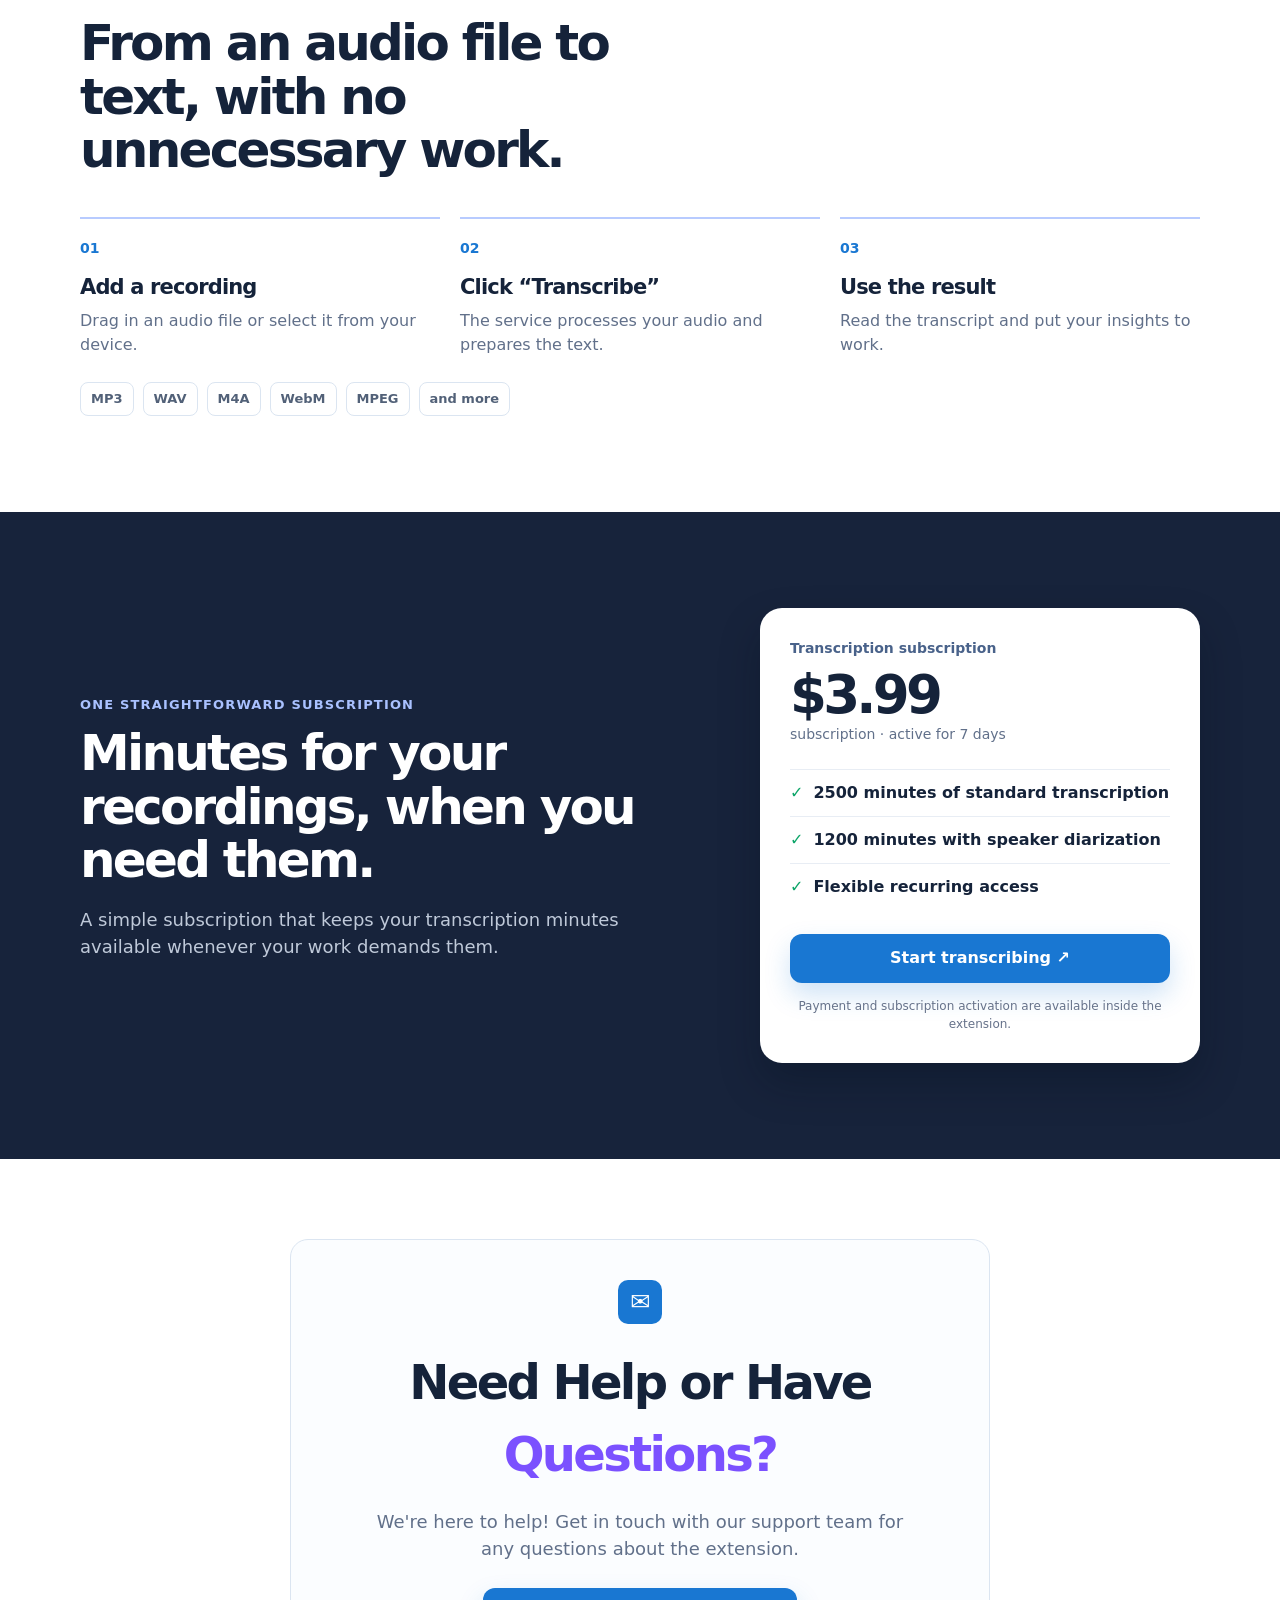
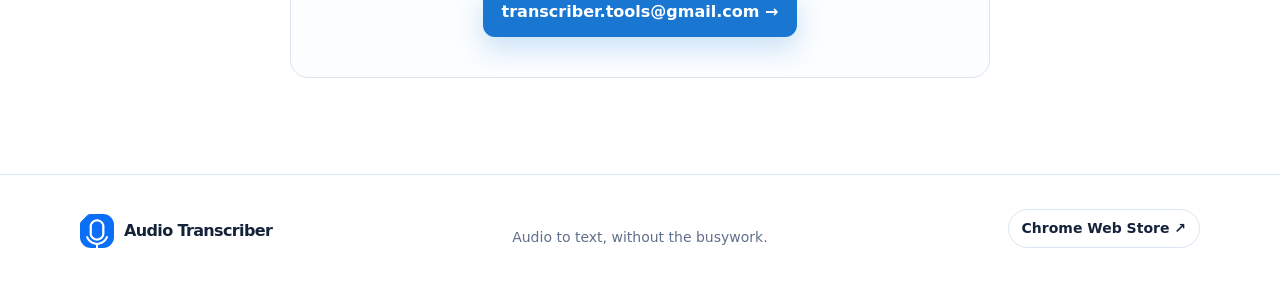
==== commit 8fe5ab3b: "Add support contact section" ====
--- a/index.html
+++ b/index.html
@@ -8,10 +8,14 @@
   <style>
 :root { --ink:#15233a; --muted:#61708a; --paper:#f8fbff; --line:#dbe5f1; --blue:#1977d2; --violet:#7b51ff; } *{box-sizing:border-box}html{scroll-behavior:smooth}body{margin:0;color:var(--ink);background:var(--paper);font:16px/1.5 Inter,ui-sans-serif,system-ui,-apple-system,BlinkMacSystemFont,"Segoe UI",sans-serif}a{color:inherit;text-decoration:none}.wrap{width:min(1120px,calc(100% - 40px));margin:auto}.nav{height:76px;display:flex;align-items:center;justify-content:space-between}.brand{display:flex;align-items:center;gap:10px;font-weight:800;letter-spacing:-.04em}.mark{width:34px;height:34px;display:block;overflow:hidden;border-radius:11px}.mark img{display:block;width:100%;height:100%}.lang{border:1px solid var(--line);border-radius:999px;padding:8px 13px;font-size:14px;font-weight:700;background:#fff}.hero{padding:70px 0 88px;overflow:hidden}.hero-grid{display:grid;grid-template-columns:1.04fr .96fr;align-items:center;gap:64px}.eyebrow{display:inline-flex;gap:8px;align-items:center;padding:7px 11px;border-radius:999px;color:#3157aa;background:#eaf0ff;font-size:13px;font-weight:750}.dot{width:7px;height:7px;border-radius:50%;background:#4e7cff}.hero h1{margin:18px 0;max-width:650px;font-size:clamp(43px,5.2vw,72px);line-height:1.02;letter-spacing:-.065em}.hero h1 em{color:var(--blue);font-style:normal}.lead{max-width:560px;font-size:19px;color:var(--muted)}.actions{display:flex;gap:13px;flex-wrap:wrap;margin-top:30px}.button{display:inline-flex;align-items:center;justify-content:center;gap:9px;min-height:49px;padding:0 19px;border-radius:12px;font-weight:750;transition:.2s}.button.primary{color:#fff;background:var(--blue);box-shadow:0 12px 26px #1977d235}.button.secondary{background:#fff;border:1px solid var(--line)}.button:hover{transform:translateY(-2px)}.rating{margin-top:27px;color:var(--muted);font-size:14px}.stars{color:#ffac24;letter-spacing:2px;font-size:17px}.app{position:relative;padding:20px;border:1px solid #d5e0ee;border-radius:25px;background:linear-gradient(145deg,#fff,#f1f5ff);box-shadow:0 28px 65px #1d34611c}.window{overflow:hidden;border:1px solid #dce5f0;border-radius:16px;background:#fff;box-shadow:0 12px 25px #213b6912}.top{height:43px;display:flex;align-items:center;gap:6px;padding:0 15px;border-bottom:1px solid #eef2f6}.top i{width:8px;height:8px;border-radius:50%;background:#e4e9ef}.app-content{padding:23px}.file{display:flex;align-items:center;gap:12px;padding:13px;border:1px solid #dce7f4;border-radius:11px}.file-icon{padding:7px 10px;border-radius:8px;background:#edf2ff;color:var(--blue);font-weight:800}.file small,.app-content small{display:block;color:var(--muted)}.waves{height:47px;display:flex;align-items:center;justify-content:center;gap:3px;margin:18px 0}.waves b{width:4px;border-radius:4px;background:linear-gradient(var(--violet),var(--blue));height:var(--h)}.progress{height:7px;border-radius:99px;background:#e9eef6;overflow:hidden}.progress:before{content:"";display:block;width:72%;height:100%;border-radius:inherit;background:linear-gradient(90deg,var(--blue),var(--violet))}.transcript{margin-top:20px;padding:14px;border-radius:10px;background:#f7f9fc;color:#526178;font-size:13px}.transcript strong{color:#1f3150}.bubble{position:absolute;right:-22px;bottom:34px;padding:12px 16px;border-radius:13px;background:var(--ink);color:#fff;box-shadow:0 11px 28px #19294435;font-size:13px}.proof{border-top:1px solid var(--line);border-bottom:1px solid var(--line);background:#fff}.proof .wrap{display:flex;justify-content:space-around;gap:30px;padding:24px 0;text-align:center}.proof b{display:block;font-size:22px;letter-spacing:-.04em}.proof span{color:var(--muted);font-size:13px}section{padding:96px 0}.kicker{color:var(--blue);font-size:13px;font-weight:800;text-transform:uppercase;letter-spacing:.09em}.section-title{max-width:660px;margin:11px 0 0;font-size:clamp(33px,4vw,50px);line-height:1.07;letter-spacing:-.055em}.section-lead{max-width:570px;color:var(--muted);font-size:18px}.cards{display:grid;grid-template-columns:repeat(3,1fr);gap:18px;margin-top:39px}.card{padding:26px;border:1px solid var(--line);border-radius:18px;background:#fff}.icon{width:43px;height:43px;display:grid;place-items:center;border-radius:13px;background:#edf2ff;color:var(--blue);font-size:22px}.card h3{margin:19px 0 7px;font-size:19px;letter-spacing:-.03em}.card p{margin:0;color:var(--muted)}.steps{display:grid;grid-template-columns:repeat(3,1fr);gap:20px;margin-top:39px}.step{padding-top:17px;border-top:2px solid #b8cbff}.step b{color:var(--blue);font-size:14px}.step h3{margin:12px 0 6px;font-size:21px;letter-spacing:-.04em}.step p{color:var(--muted);margin:0}.pricing{background:#17233b;color:#fff}.pricing .kicker{color:#a9c1ff}.pricing-grid{display:grid;grid-template-columns:1fr 440px;align-items:center;gap:70px}.pricing .section-title{color:#fff}.pricing .section-lead{color:#bfc9d9}.price-card{padding:30px;border-radius:22px;background:#fff;color:var(--ink);box-shadow:0 20px 40px #050d1b4a}.label{color:#49628a;font-weight:800;font-size:14px}.price{margin:9px 0 3px;font-size:53px;line-height:1;letter-spacing:-.07em;font-weight:850}.period{color:var(--muted);font-size:14px}.includes{padding:0;margin:24px 0;list-style:none}.includes li{padding:11px 0;border-top:1px solid #e8edf4;font-weight:650}.includes li:before{content:"✓";color:#0ca568;margin-right:10px;font-weight:900}.note{margin:14px 0 0;color:#66728a;text-align:center;font-size:12px}.formats{display:flex;flex-wrap:wrap;gap:9px;margin-top:25px}.formats span{padding:6px 10px;border:1px solid var(--line);border-radius:8px;background:#fff;color:#526178;font-size:13px;font-weight:750}footer{padding:34px 0;background:#fff;border-top:1px solid var(--line)}.footer{display:flex;justify-content:space-between;gap:25px;align-items:flex-end}.footer p{margin:0;color:var(--muted);font-size:14px}@media(max-width:760px){.wrap{width:min(100% - 32px,1120px)}.hero{padding:42px 0 64px}.hero-grid,.pricing-grid{grid-template-columns:1fr;gap:38px}.hero h1{font-size:48px}.cards,.steps{grid-template-columns:1fr}.proof .wrap{display:grid;grid-template-columns:1fr 1fr;gap:17px}.bubble{right:-8px}.footer{align-items:flex-start;flex-direction:column}section{padding:66px 0}.pricing{padding:0}}
   </style>
+  <style>
+    .support{background:#fff;padding-top:80px}.support-card{max-width:700px;margin:auto;padding:40px 24px;text-align:center;border:1px solid var(--line);border-radius:18px;background:#fbfdff}.support-icon{width:44px;height:44px;margin:0 auto 22px;display:grid;place-items:center;border-radius:10px;background:var(--blue);color:#fff;font-size:24px}.support h2{margin:0;font-size:clamp(32px,4vw,48px);letter-spacing:-.055em}.support h2 em{color:var(--violet);font-style:normal}.support p{max-width:560px;margin:18px auto 26px;color:var(--muted);font-size:18px}.support-email{min-width:220px}@media(max-width:760px){.support{padding-top:66px}}
+  </style>
 </head>
 <body>
   <header class="wrap nav"><a class="brand" href="#top"><span class="mark"><img src="minimal_128.png" alt=""></span>Audio Transcriber</a></header>
   <main id="top"><section class="hero"><div class="wrap hero-grid"><div><span class="eyebrow"><span class="dot"></span>AI transcription, right in Chrome</span><h1>Turn audio into <em>ready-to-use text</em> in seconds.</h1><p class="lead">Upload recordings, get an accurate transcript in seconds, and get back to the work that actually matters.</p><div class="actions"><a class="button primary" href="https://chromewebstore.google.com/detail/audio-transcriber/ahhnadhojiabmnlnhmpngbidmbmmdaph" target="_blank" rel="noreferrer">Install the extension <span>↗</span></a></div><p class="rating"><span class="stars">★★★★★</span> 5.0 · 22 ratings · 2,000+ users</p></div><div class="app" aria-label="Extension interface preview"><div class="window"><div class="top"><i></i><i></i><i></i></div><div class="app-content"><strong>New transcription</strong><div class="file"><span class="file-icon">♫</span><div><b>Guest_interview.mp3</b><small>42:17 · audio recording</small></div></div><div class="waves"><b style="--h:18px"></b><b style="--h:32px"></b><b style="--h:23px"></b><b style="--h:44px"></b><b style="--h:28px"></b><b style="--h:39px"></b><b style="--h:19px"></b><b style="--h:35px"></b><b style="--h:25px"></b></div><div class="progress"></div><small style="margin-top:7px">Transcribing: 72%</small><div class="transcript"><strong>SPEAKER_01</strong> — Let's start with how this idea first came about…</div></div></div></div></div></section><div class="proof"><div class="wrap"><div><b>5.0 / 5</b><span>Chrome Web Store rating</span></div><div><b>2,000+</b><span>users</span></div><div><b>52 languages</b><span>for your work</span></div><div><b>5× faster</b><span>than typing it yourself</span></div></div></div><section><div class="wrap"><span class="kicker">Everything for transcription</span><h2 class="section-title">Listening shouldn't mean taking notes by hand.</h2><p class="section-lead">Audio Transcriber turns meetings, interviews, and lectures into a practical text document right in your browser.</p><div class="cards"><article class="card"><div class="icon">✦</div><h3>Fast and accurate</h3><p>AI recognizes speech and produces a ready-to-use transcript in seconds.</p></article><article class="card"><div class="icon">◷</div><h3>Ready to use</h3><p>Turn spoken content into clear text and put your insights to work faster.</p></article><article class="card"><div class="icon">◎</div><h3>Your language</h3><p>Support for 52 languages, for conversations, research, and global teams.</p></article></div></div></section><section style="background:#fff"><div class="wrap"><span class="kicker">Three steps</span><h2 class="section-title">From an audio file to text, with no unnecessary work.</h2><div class="steps"><article class="step"><b>01</b><h3>Add a recording</h3><p>Drag in an audio file or select it from your device.</p></article><article class="step"><b>02</b><h3>Click “Transcribe”</h3><p>The service processes your audio and prepares the text.</p></article><article class="step"><b>03</b><h3>Use the result</h3><p>Read the transcript and put your insights to work.</p></article></div><div class="formats"><span>MP3</span><span>WAV</span><span>M4A</span><span>WebM</span><span>MPEG</span><span>and more</span></div></div></section><section class="pricing" id="tariff"><div class="wrap pricing-grid"><div><span class="kicker">One straightforward subscription</span><h2 class="section-title">Minutes for your recordings, when you need them.</h2><p class="section-lead">A simple subscription that keeps your transcription minutes available whenever your work demands them.</p></div><article class="price-card"><div class="label">Transcription subscription</div><div class="price">$3.99</div><div class="period">subscription · active for 7 days</div><ul class="includes"><li><strong>2500 minutes</strong> of standard transcription</li><li><strong>1200 minutes</strong> with speaker diarization</li><li>Flexible recurring access</li></ul><a class="button primary" style="width:100%" href="https://chromewebstore.google.com/detail/audio-transcriber/ahhnadhojiabmnlnhmpngbidmbmmdaph" target="_blank" rel="noreferrer">Start transcribing ↗</a><p class="note">Payment and subscription activation are available inside the extension.</p></article></div></section></main>
+  <section class="support"><div class="wrap"><div class="support-card"><div class="support-icon" aria-hidden="true">✉</div><h2>Need Help or Have <em>Questions?</em></h2><p>We're here to help! Get in touch with our support team for any questions about the extension.</p><a class="button primary support-email" href="mailto:transcriber.tools@gmail.com">transcriber.tools@gmail.com →</a></div></div></section>
   <footer><div class="wrap footer"><a class="brand" href="#top"><span class="mark"><img src="minimal_128.png" alt=""></span>Audio Transcriber</a><p>Audio to text, without the busywork.</p><a class="lang" href="https://chromewebstore.google.com/detail/audio-transcriber/ahhnadhojiabmnlnhmpngbidmbmmdaph" target="_blank" rel="noreferrer">Chrome Web Store ↗</a></div></footer>
 </body>
 </html>
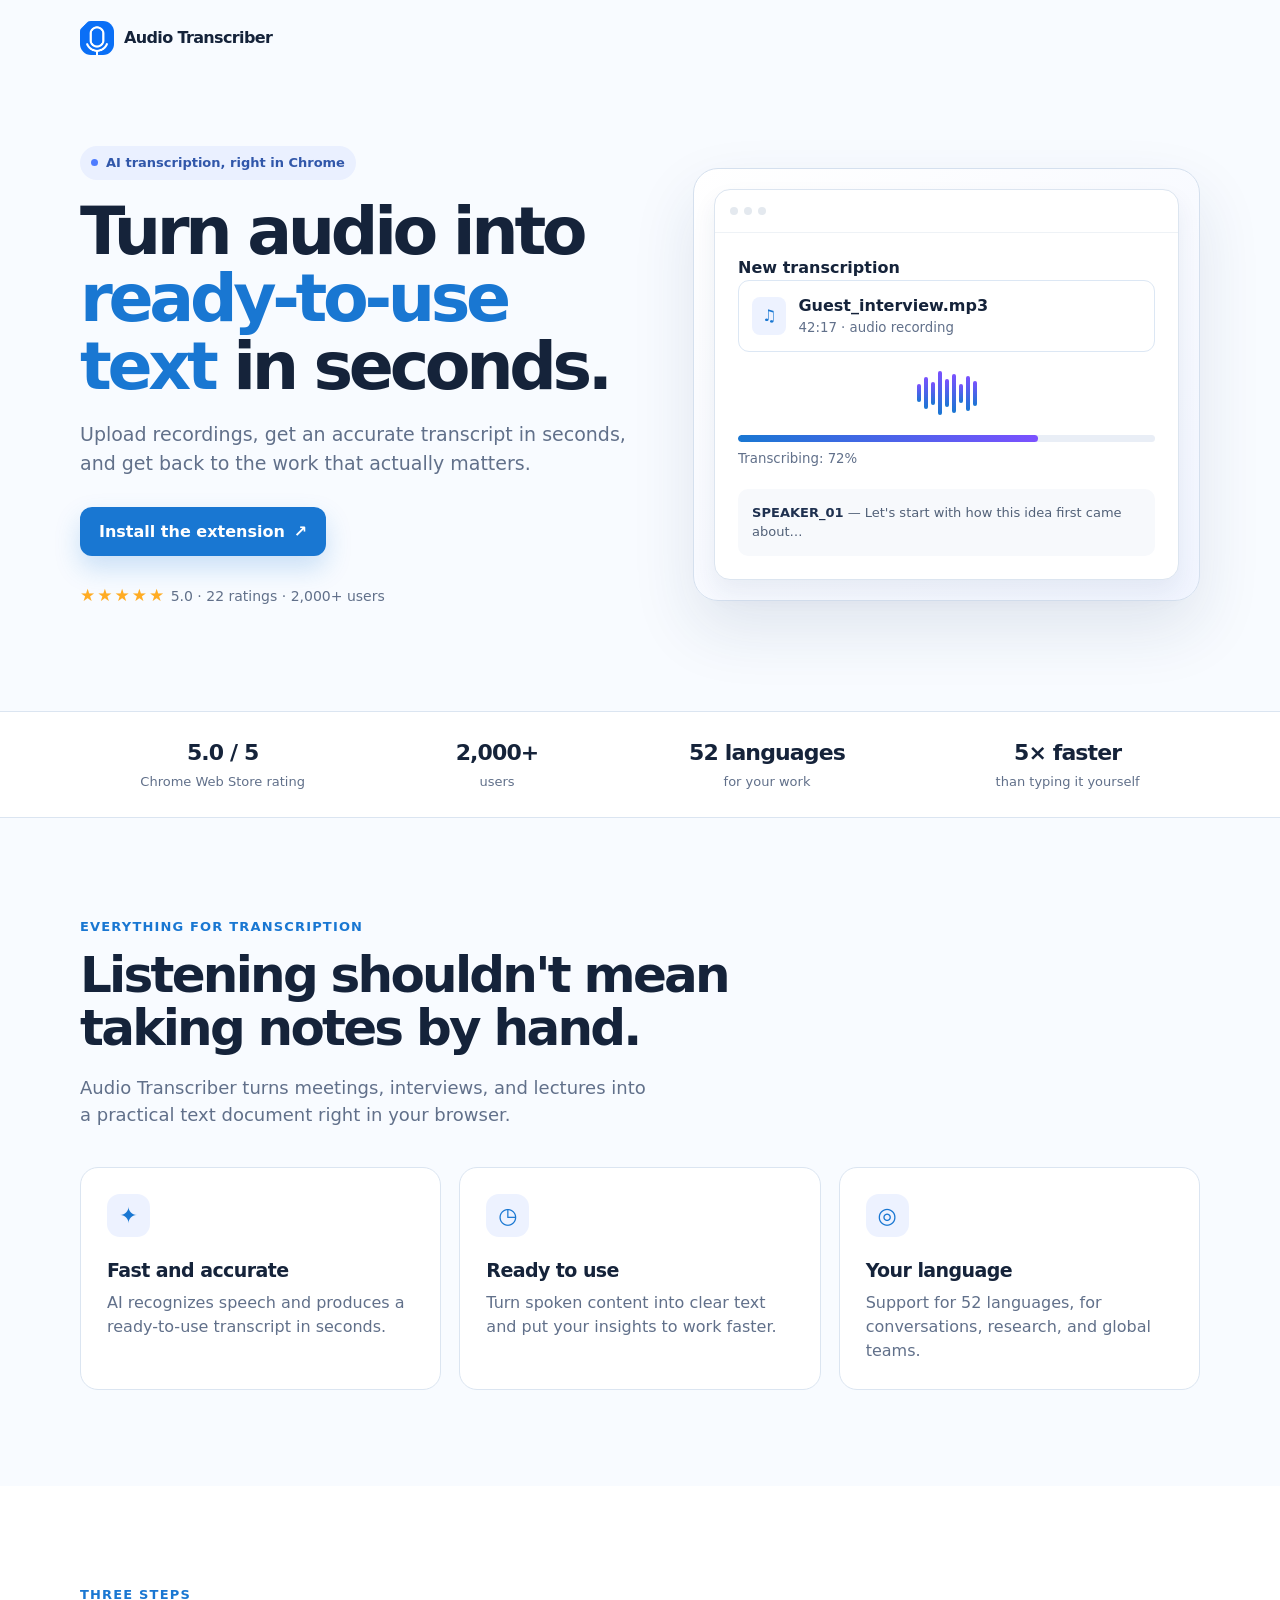
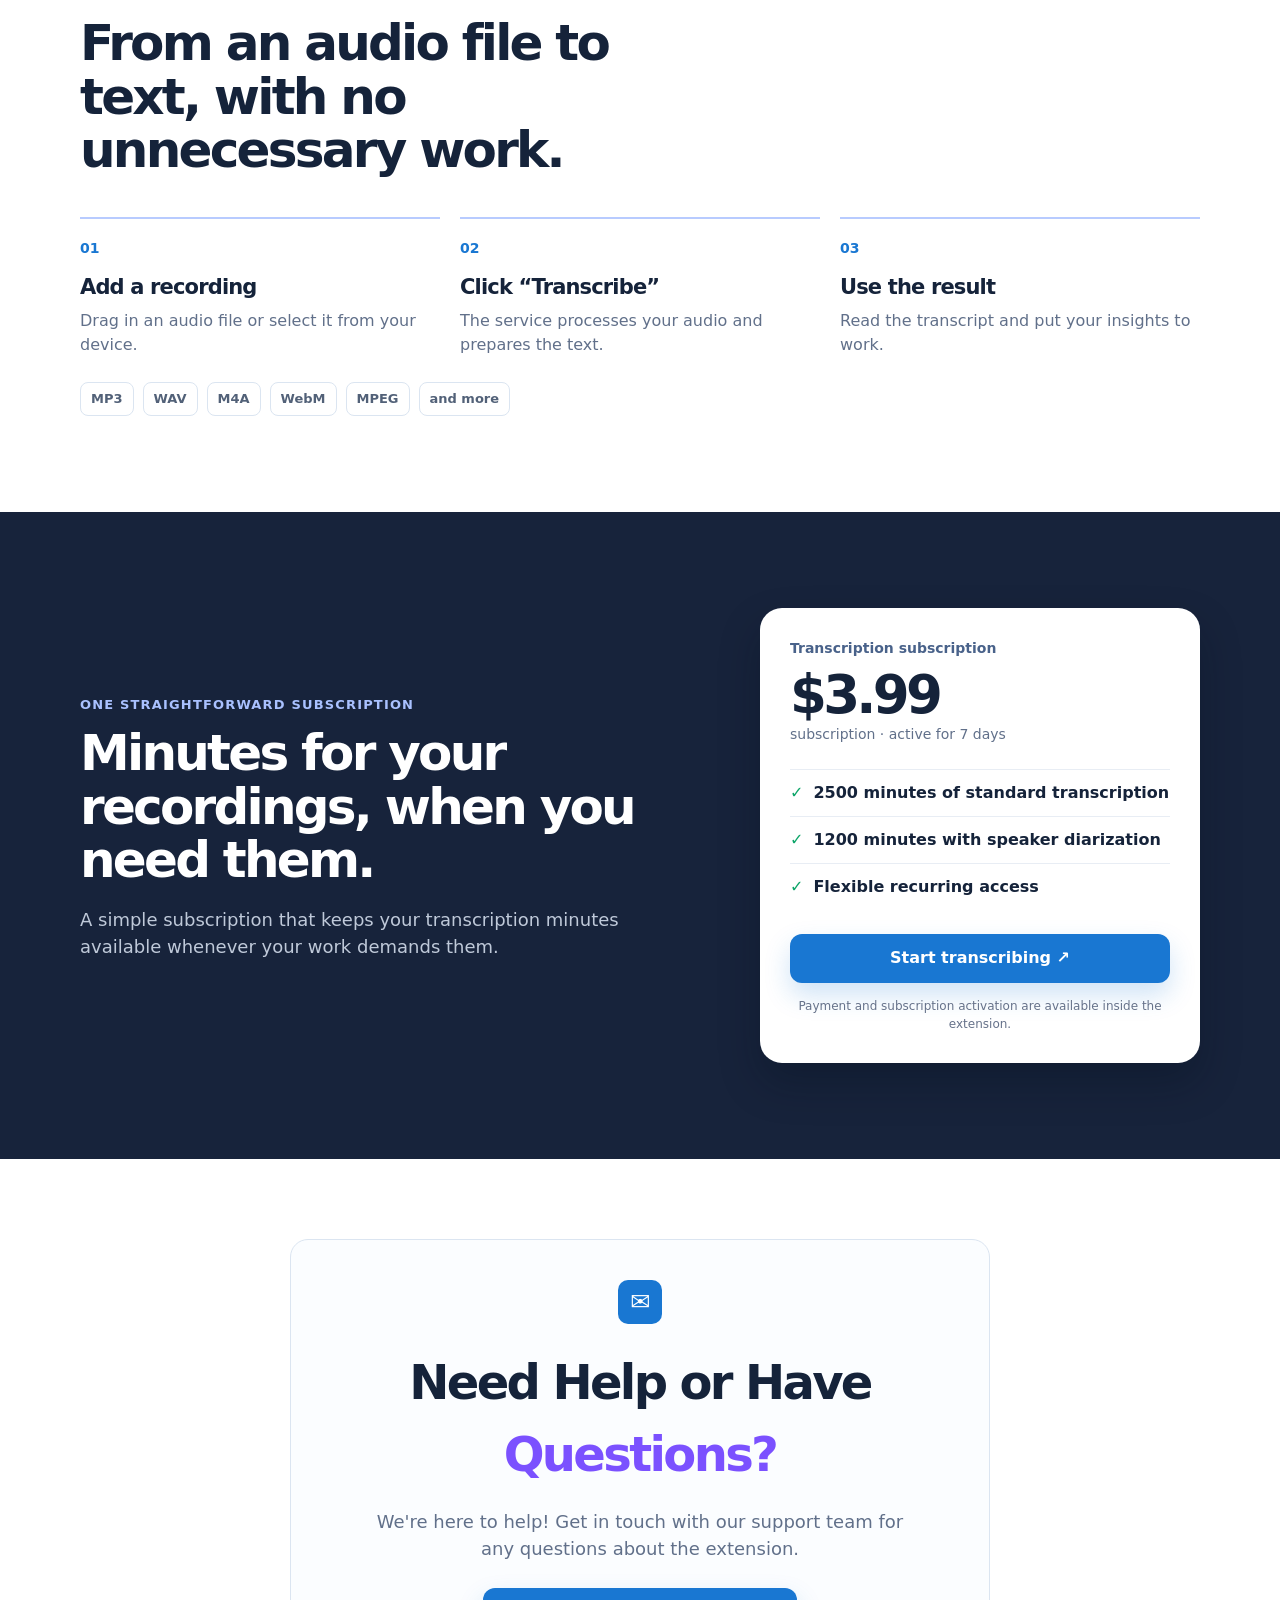
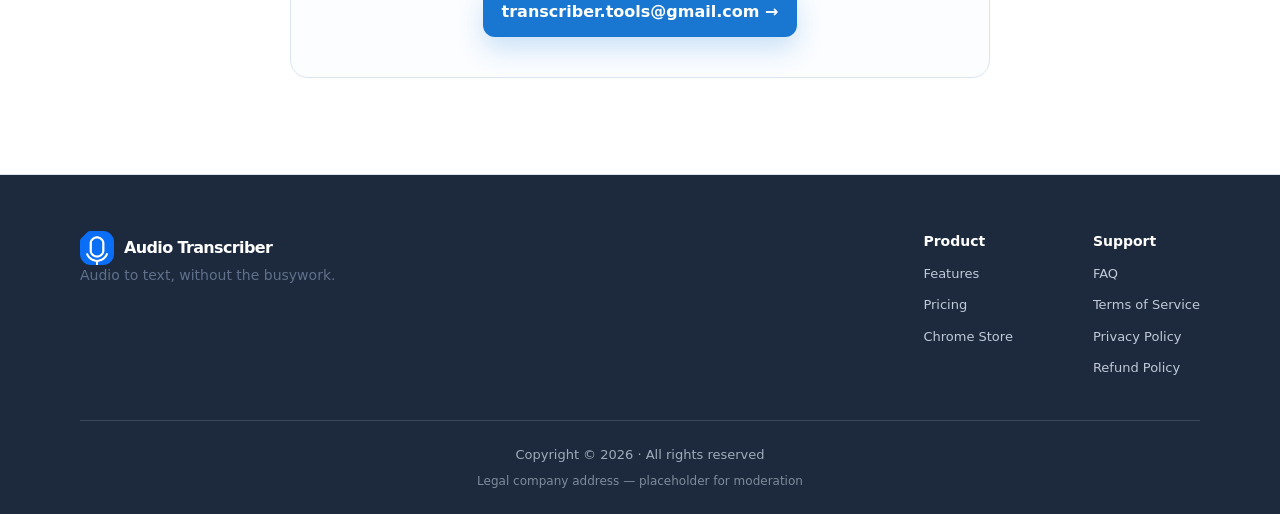
==== commit 0f91b43f: "Add legal footer placeholders" ====
--- a/index.html
+++ b/index.html
@@ -10,12 +10,13 @@
   </style>
   <style>
     .support{background:#fff;padding-top:80px}.support-card{max-width:700px;margin:auto;padding:40px 24px;text-align:center;border:1px solid var(--line);border-radius:18px;background:#fbfdff}.support-icon{width:44px;height:44px;margin:0 auto 22px;display:grid;place-items:center;border-radius:10px;background:var(--blue);color:#fff;font-size:24px}.support h2{margin:0;font-size:clamp(32px,4vw,48px);letter-spacing:-.055em}.support h2 em{color:var(--violet);font-style:normal}.support p{max-width:560px;margin:18px auto 26px;color:var(--muted);font-size:18px}.support-email{min-width:220px}@media(max-width:760px){.support{padding-top:66px}}
+    .site-footer{padding:56px 0 24px;background:#1d2a3d;color:#fff}.site-footer .brand{color:#fff}.site-footer .footer{align-items:flex-start}.footer-copy{max-width:300px;margin:18px 0 0;color:#bfc9d9;font-size:14px}.footer-columns{display:flex;gap:80px}.footer-column{display:flex;flex-direction:column;gap:12px}.footer-column strong{font-size:14px}.footer-column a{color:#bfc9d9;font-size:13px}.footer-bottom{margin-top:42px;padding-top:24px;border-top:1px solid #3b4859;text-align:center;color:#9eabba;font-size:13px}.legal-placeholder{display:block;margin-top:8px;color:#7e8b9c;font-size:12px}@media(max-width:760px){.footer-columns{gap:40px;margin-top:32px;flex-wrap:wrap}}
   </style>
 </head>
 <body>
   <header class="wrap nav"><a class="brand" href="#top"><span class="mark"><img src="minimal_128.png" alt=""></span>Audio Transcriber</a></header>
   <main id="top"><section class="hero"><div class="wrap hero-grid"><div><span class="eyebrow"><span class="dot"></span>AI transcription, right in Chrome</span><h1>Turn audio into <em>ready-to-use text</em> in seconds.</h1><p class="lead">Upload recordings, get an accurate transcript in seconds, and get back to the work that actually matters.</p><div class="actions"><a class="button primary" href="https://chromewebstore.google.com/detail/audio-transcriber/ahhnadhojiabmnlnhmpngbidmbmmdaph" target="_blank" rel="noreferrer">Install the extension <span>↗</span></a></div><p class="rating"><span class="stars">★★★★★</span> 5.0 · 22 ratings · 2,000+ users</p></div><div class="app" aria-label="Extension interface preview"><div class="window"><div class="top"><i></i><i></i><i></i></div><div class="app-content"><strong>New transcription</strong><div class="file"><span class="file-icon">♫</span><div><b>Guest_interview.mp3</b><small>42:17 · audio recording</small></div></div><div class="waves"><b style="--h:18px"></b><b style="--h:32px"></b><b style="--h:23px"></b><b style="--h:44px"></b><b style="--h:28px"></b><b style="--h:39px"></b><b style="--h:19px"></b><b style="--h:35px"></b><b style="--h:25px"></b></div><div class="progress"></div><small style="margin-top:7px">Transcribing: 72%</small><div class="transcript"><strong>SPEAKER_01</strong> — Let's start with how this idea first came about…</div></div></div></div></div></section><div class="proof"><div class="wrap"><div><b>5.0 / 5</b><span>Chrome Web Store rating</span></div><div><b>2,000+</b><span>users</span></div><div><b>52 languages</b><span>for your work</span></div><div><b>5× faster</b><span>than typing it yourself</span></div></div></div><section><div class="wrap"><span class="kicker">Everything for transcription</span><h2 class="section-title">Listening shouldn't mean taking notes by hand.</h2><p class="section-lead">Audio Transcriber turns meetings, interviews, and lectures into a practical text document right in your browser.</p><div class="cards"><article class="card"><div class="icon">✦</div><h3>Fast and accurate</h3><p>AI recognizes speech and produces a ready-to-use transcript in seconds.</p></article><article class="card"><div class="icon">◷</div><h3>Ready to use</h3><p>Turn spoken content into clear text and put your insights to work faster.</p></article><article class="card"><div class="icon">◎</div><h3>Your language</h3><p>Support for 52 languages, for conversations, research, and global teams.</p></article></div></div></section><section style="background:#fff"><div class="wrap"><span class="kicker">Three steps</span><h2 class="section-title">From an audio file to text, with no unnecessary work.</h2><div class="steps"><article class="step"><b>01</b><h3>Add a recording</h3><p>Drag in an audio file or select it from your device.</p></article><article class="step"><b>02</b><h3>Click “Transcribe”</h3><p>The service processes your audio and prepares the text.</p></article><article class="step"><b>03</b><h3>Use the result</h3><p>Read the transcript and put your insights to work.</p></article></div><div class="formats"><span>MP3</span><span>WAV</span><span>M4A</span><span>WebM</span><span>MPEG</span><span>and more</span></div></div></section><section class="pricing" id="tariff"><div class="wrap pricing-grid"><div><span class="kicker">One straightforward subscription</span><h2 class="section-title">Minutes for your recordings, when you need them.</h2><p class="section-lead">A simple subscription that keeps your transcription minutes available whenever your work demands them.</p></div><article class="price-card"><div class="label">Transcription subscription</div><div class="price">$3.99</div><div class="period">subscription · active for 7 days</div><ul class="includes"><li><strong>2500 minutes</strong> of standard transcription</li><li><strong>1200 minutes</strong> with speaker diarization</li><li>Flexible recurring access</li></ul><a class="button primary" style="width:100%" href="https://chromewebstore.google.com/detail/audio-transcriber/ahhnadhojiabmnlnhmpngbidmbmmdaph" target="_blank" rel="noreferrer">Start transcribing ↗</a><p class="note">Payment and subscription activation are available inside the extension.</p></article></div></section></main>
   <section class="support"><div class="wrap"><div class="support-card"><div class="support-icon" aria-hidden="true">✉</div><h2>Need Help or Have <em>Questions?</em></h2><p>We're here to help! Get in touch with our support team for any questions about the extension.</p><a class="button primary support-email" href="mailto:transcriber.tools@gmail.com">transcriber.tools@gmail.com →</a></div></div></section>
-  <footer><div class="wrap footer"><a class="brand" href="#top"><span class="mark"><img src="minimal_128.png" alt=""></span>Audio Transcriber</a><p>Audio to text, without the busywork.</p><a class="lang" href="https://chromewebstore.google.com/detail/audio-transcriber/ahhnadhojiabmnlnhmpngbidmbmmdaph" target="_blank" rel="noreferrer">Chrome Web Store ↗</a></div></footer>
+  <footer class="site-footer"><div class="wrap"><div class="footer"><div><a class="brand" href="#top"><span class="mark"><img src="minimal_128.png" alt=""></span>Audio Transcriber</a><p class="footer-copy">Audio to text, without the busywork.</p></div><div class="footer-columns"><div class="footer-column"><strong>Product</strong><a href="#top">Features</a><a href="#tariff">Pricing</a><a href="https://chromewebstore.google.com/detail/audio-transcriber/ahhnadhojiabmnlnhmpngbidmbmmdaph" target="_blank" rel="noreferrer">Chrome Store</a></div><div class="footer-column"><strong>Support</strong><a href="#top">FAQ</a><a href="#">Terms of Service</a><a href="#">Privacy Policy</a><a href="#">Refund Policy</a></div></div></div><div class="footer-bottom">Copyright © 2026 · All rights reserved<span class="legal-placeholder">Legal company address — placeholder for moderation</span></div></div></footer>
 </body>
 </html>
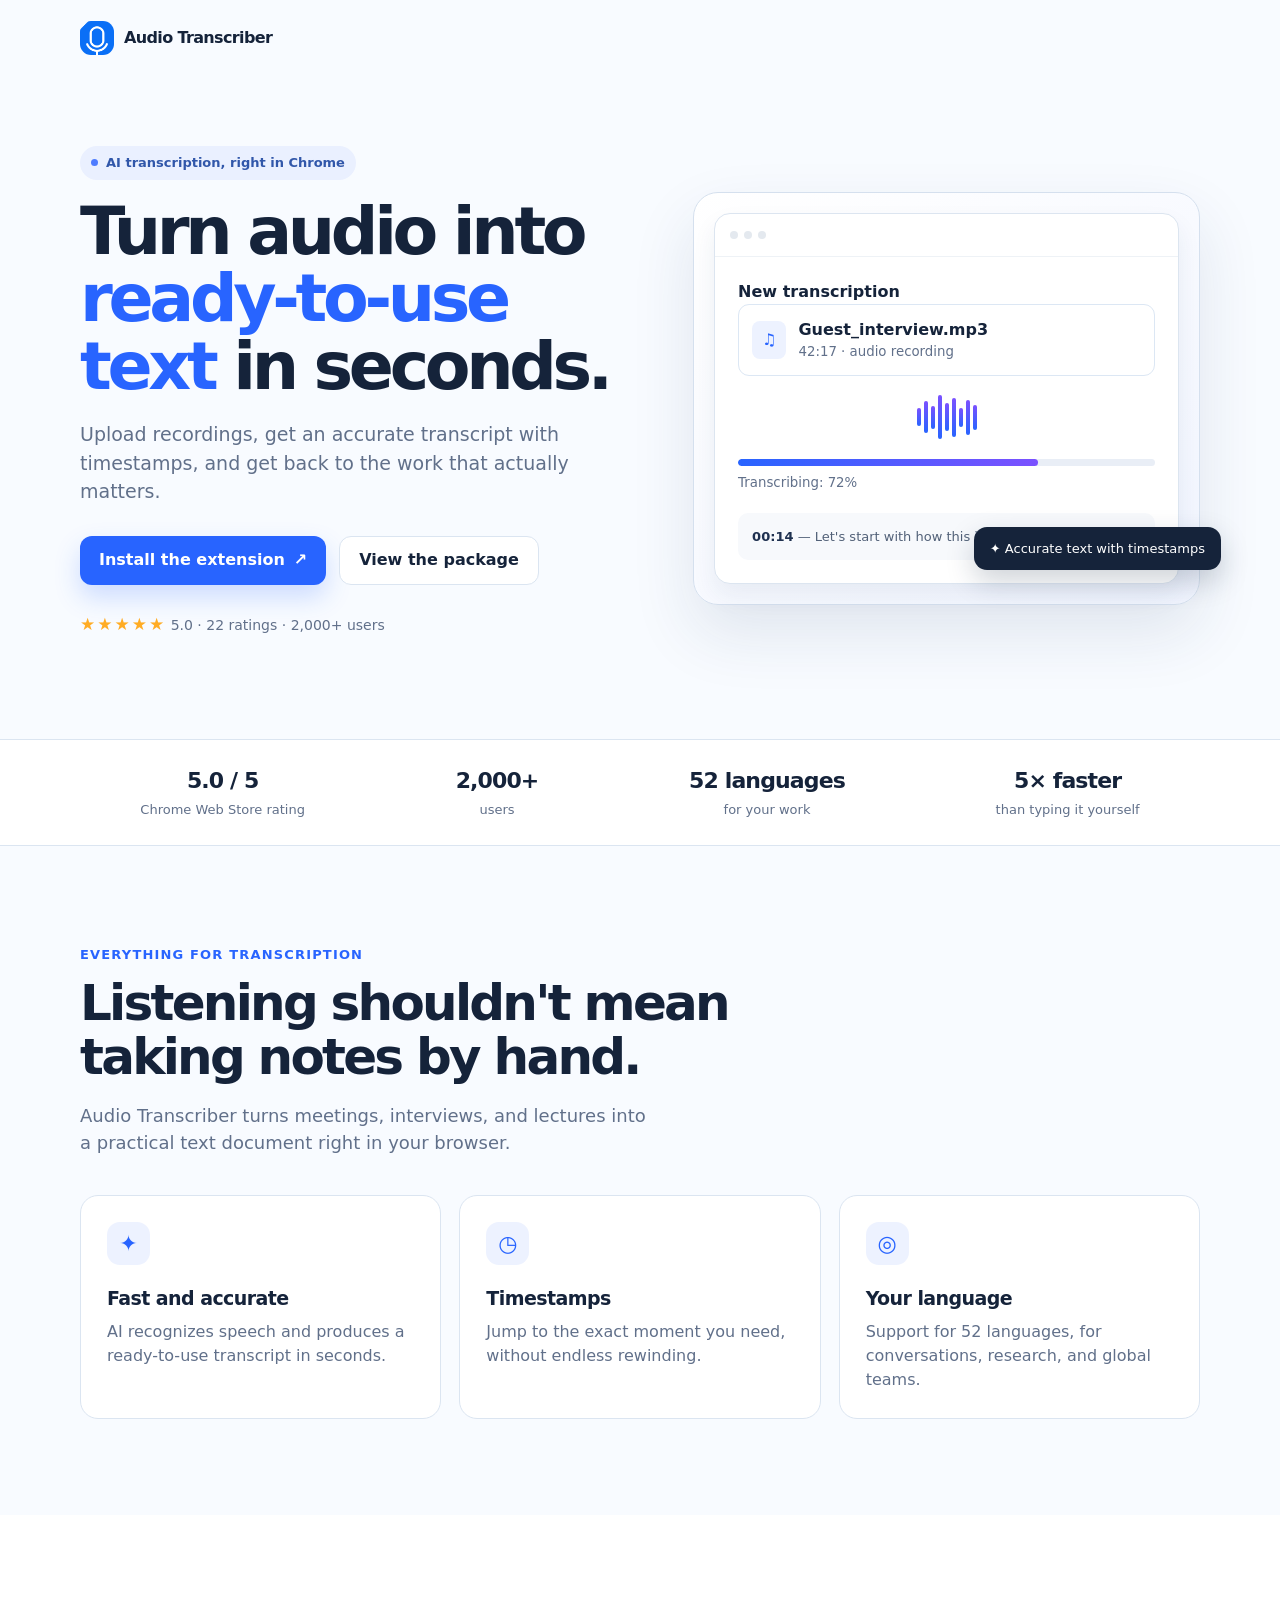
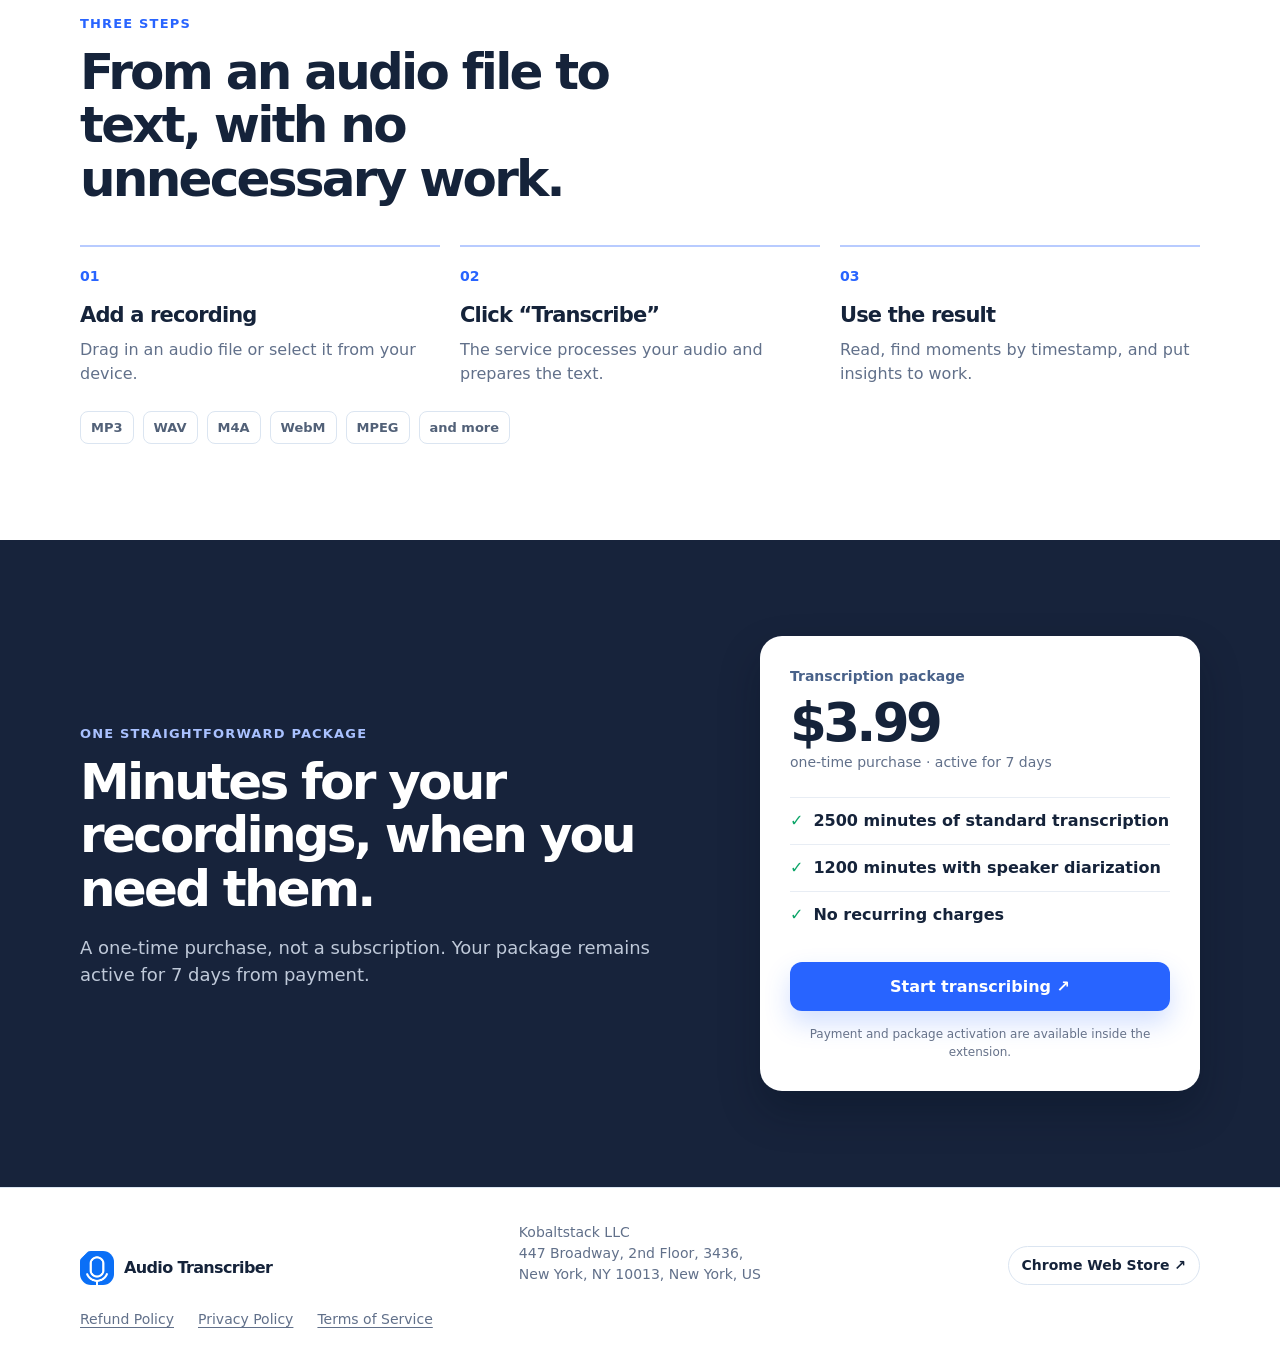
==== commit 2c9ec016: "Update index.html update podval" ====
--- a/index.html
+++ b/index.html
@@ -6,17 +6,13 @@
   <meta name="description" content="Audio Transcriber — a Chrome extension that turns audio into text with AI.">
   <title>Audio Transcriber — audio to text in seconds</title>
   <style>
-:root { --ink:#15233a; --muted:#61708a; --paper:#f8fbff; --line:#dbe5f1; --blue:#1977d2; --violet:#7b51ff; } *{box-sizing:border-box}html{scroll-behavior:smooth}body{margin:0;color:var(--ink);background:var(--paper);font:16px/1.5 Inter,ui-sans-serif,system-ui,-apple-system,BlinkMacSystemFont,"Segoe UI",sans-serif}a{color:inherit;text-decoration:none}.wrap{width:min(1120px,calc(100% - 40px));margin:auto}.nav{height:76px;display:flex;align-items:center;justify-content:space-between}.brand{display:flex;align-items:center;gap:10px;font-weight:800;letter-spacing:-.04em}.mark{width:34px;height:34px;display:block;overflow:hidden;border-radius:11px}.mark img{display:block;width:100%;height:100%}.lang{border:1px solid var(--line);border-radius:999px;padding:8px 13px;font-size:14px;font-weight:700;background:#fff}.hero{padding:70px 0 88px;overflow:hidden}.hero-grid{display:grid;grid-template-columns:1.04fr .96fr;align-items:center;gap:64px}.eyebrow{display:inline-flex;gap:8px;align-items:center;padding:7px 11px;border-radius:999px;color:#3157aa;background:#eaf0ff;font-size:13px;font-weight:750}.dot{width:7px;height:7px;border-radius:50%;background:#4e7cff}.hero h1{margin:18px 0;max-width:650px;font-size:clamp(43px,5.2vw,72px);line-height:1.02;letter-spacing:-.065em}.hero h1 em{color:var(--blue);font-style:normal}.lead{max-width:560px;font-size:19px;color:var(--muted)}.actions{display:flex;gap:13px;flex-wrap:wrap;margin-top:30px}.button{display:inline-flex;align-items:center;justify-content:center;gap:9px;min-height:49px;padding:0 19px;border-radius:12px;font-weight:750;transition:.2s}.button.primary{color:#fff;background:var(--blue);box-shadow:0 12px 26px #1977d235}.button.secondary{background:#fff;border:1px solid var(--line)}.button:hover{transform:translateY(-2px)}.rating{margin-top:27px;color:var(--muted);font-size:14px}.stars{color:#ffac24;letter-spacing:2px;font-size:17px}.app{position:relative;padding:20px;border:1px solid #d5e0ee;border-radius:25px;background:linear-gradient(145deg,#fff,#f1f5ff);box-shadow:0 28px 65px #1d34611c}.window{overflow:hidden;border:1px solid #dce5f0;border-radius:16px;background:#fff;box-shadow:0 12px 25px #213b6912}.top{height:43px;display:flex;align-items:center;gap:6px;padding:0 15px;border-bottom:1px solid #eef2f6}.top i{width:8px;height:8px;border-radius:50%;background:#e4e9ef}.app-content{padding:23px}.file{display:flex;align-items:center;gap:12px;padding:13px;border:1px solid #dce7f4;border-radius:11px}.file-icon{padding:7px 10px;border-radius:8px;background:#edf2ff;color:var(--blue);font-weight:800}.file small,.app-content small{display:block;color:var(--muted)}.waves{height:47px;display:flex;align-items:center;justify-content:center;gap:3px;margin:18px 0}.waves b{width:4px;border-radius:4px;background:linear-gradient(var(--violet),var(--blue));height:var(--h)}.progress{height:7px;border-radius:99px;background:#e9eef6;overflow:hidden}.progress:before{content:"";display:block;width:72%;height:100%;border-radius:inherit;background:linear-gradient(90deg,var(--blue),var(--violet))}.transcript{margin-top:20px;padding:14px;border-radius:10px;background:#f7f9fc;color:#526178;font-size:13px}.transcript strong{color:#1f3150}.bubble{position:absolute;right:-22px;bottom:34px;padding:12px 16px;border-radius:13px;background:var(--ink);color:#fff;box-shadow:0 11px 28px #19294435;font-size:13px}.proof{border-top:1px solid var(--line);border-bottom:1px solid var(--line);background:#fff}.proof .wrap{display:flex;justify-content:space-around;gap:30px;padding:24px 0;text-align:center}.proof b{display:block;font-size:22px;letter-spacing:-.04em}.proof span{color:var(--muted);font-size:13px}section{padding:96px 0}.kicker{color:var(--blue);font-size:13px;font-weight:800;text-transform:uppercase;letter-spacing:.09em}.section-title{max-width:660px;margin:11px 0 0;font-size:clamp(33px,4vw,50px);line-height:1.07;letter-spacing:-.055em}.section-lead{max-width:570px;color:var(--muted);font-size:18px}.cards{display:grid;grid-template-columns:repeat(3,1fr);gap:18px;margin-top:39px}.card{padding:26px;border:1px solid var(--line);border-radius:18px;background:#fff}.icon{width:43px;height:43px;display:grid;place-items:center;border-radius:13px;background:#edf2ff;color:var(--blue);font-size:22px}.card h3{margin:19px 0 7px;font-size:19px;letter-spacing:-.03em}.card p{margin:0;color:var(--muted)}.steps{display:grid;grid-template-columns:repeat(3,1fr);gap:20px;margin-top:39px}.step{padding-top:17px;border-top:2px solid #b8cbff}.step b{color:var(--blue);font-size:14px}.step h3{margin:12px 0 6px;font-size:21px;letter-spacing:-.04em}.step p{color:var(--muted);margin:0}.pricing{background:#17233b;color:#fff}.pricing .kicker{color:#a9c1ff}.pricing-grid{display:grid;grid-template-columns:1fr 440px;align-items:center;gap:70px}.pricing .section-title{color:#fff}.pricing .section-lead{color:#bfc9d9}.price-card{padding:30px;border-radius:22px;background:#fff;color:var(--ink);box-shadow:0 20px 40px #050d1b4a}.label{color:#49628a;font-weight:800;font-size:14px}.price{margin:9px 0 3px;font-size:53px;line-height:1;letter-spacing:-.07em;font-weight:850}.period{color:var(--muted);font-size:14px}.includes{padding:0;margin:24px 0;list-style:none}.includes li{padding:11px 0;border-top:1px solid #e8edf4;font-weight:650}.includes li:before{content:"✓";color:#0ca568;margin-right:10px;font-weight:900}.note{margin:14px 0 0;color:#66728a;text-align:center;font-size:12px}.formats{display:flex;flex-wrap:wrap;gap:9px;margin-top:25px}.formats span{padding:6px 10px;border:1px solid var(--line);border-radius:8px;background:#fff;color:#526178;font-size:13px;font-weight:750}footer{padding:34px 0;background:#fff;border-top:1px solid var(--line)}.footer{display:flex;justify-content:space-between;gap:25px;align-items:flex-end}.footer p{margin:0;color:var(--muted);font-size:14px}@media(max-width:760px){.wrap{width:min(100% - 32px,1120px)}.hero{padding:42px 0 64px}.hero-grid,.pricing-grid{grid-template-columns:1fr;gap:38px}.hero h1{font-size:48px}.cards,.steps{grid-template-columns:1fr}.proof .wrap{display:grid;grid-template-columns:1fr 1fr;gap:17px}.bubble{right:-8px}.footer{align-items:flex-start;flex-direction:column}section{padding:66px 0}.pricing{padding:0}}
-  </style>
-  <style>
-    .support{background:#fff;padding-top:80px}.support-card{max-width:700px;margin:auto;padding:40px 24px;text-align:center;border:1px solid var(--line);border-radius:18px;background:#fbfdff}.support-icon{width:44px;height:44px;margin:0 auto 22px;display:grid;place-items:center;border-radius:10px;background:var(--blue);color:#fff;font-size:24px}.support h2{margin:0;font-size:clamp(32px,4vw,48px);letter-spacing:-.055em}.support h2 em{color:var(--violet);font-style:normal}.support p{max-width:560px;margin:18px auto 26px;color:var(--muted);font-size:18px}.support-email{min-width:220px}@media(max-width:760px){.support{padding-top:66px}}
-    .site-footer{padding:56px 0 24px;background:#1d2a3d;color:#fff}.site-footer .brand{color:#fff}.site-footer .footer{align-items:flex-start}.footer-copy{max-width:300px;margin:18px 0 0;color:#bfc9d9;font-size:14px}.footer-columns{display:flex;gap:80px}.footer-column{display:flex;flex-direction:column;gap:12px}.footer-column strong{font-size:14px}.footer-column a{color:#bfc9d9;font-size:13px}.footer-bottom{margin-top:42px;padding-top:24px;border-top:1px solid #3b4859;text-align:center;color:#9eabba;font-size:13px}.legal-placeholder{display:block;margin-top:8px;color:#7e8b9c;font-size:12px}@media(max-width:760px){.footer-columns{gap:40px;margin-top:32px;flex-wrap:wrap}}
+:root { --ink:#15233a; --muted:#61708a; --paper:#f8fbff; --line:#dbe5f1; --blue:#2864ff; --violet:#7b51ff; } *{box-sizing:border-box}html{scroll-behavior:smooth}body{margin:0;color:var(--ink);background:var(--paper);font:16px/1.5 Inter,ui-sans-serif,system-ui,-apple-system,BlinkMacSystemFont,"Segoe UI",sans-serif}a{color:inherit;text-decoration:none}.wrap{width:min(1120px,calc(100% - 40px));margin:auto}.nav{height:76px;display:flex;align-items:center;justify-content:space-between}.brand{display:flex;align-items:center;gap:10px;font-weight:800;letter-spacing:-.04em}.mark{width:34px;height:34px;display:block;overflow:hidden;border-radius:11px}.mark img{display:block;width:100%;height:100%}.lang{border:1px solid var(--line);border-radius:999px;padding:8px 13px;font-size:14px;font-weight:700;background:#fff}.hero{padding:70px 0 88px;overflow:hidden}.hero-grid{display:grid;grid-template-columns:1.04fr .96fr;align-items:center;gap:64px}.eyebrow{display:inline-flex;gap:8px;align-items:center;padding:7px 11px;border-radius:999px;color:#3157aa;background:#eaf0ff;font-size:13px;font-weight:750}.dot{width:7px;height:7px;border-radius:50%;background:#4e7cff}.hero h1{margin:18px 0;max-width:650px;font-size:clamp(43px,5.2vw,72px);line-height:1.02;letter-spacing:-.065em}.hero h1 em{color:var(--blue);font-style:normal}.lead{max-width:560px;font-size:19px;color:var(--muted)}.actions{display:flex;gap:13px;flex-wrap:wrap;margin-top:30px}.button{display:inline-flex;align-items:center;justify-content:center;gap:9px;min-height:49px;padding:0 19px;border-radius:12px;font-weight:750;transition:.2s}.button.primary{color:#fff;background:var(--blue);box-shadow:0 12px 26px #2864ff35}.button.secondary{background:#fff;border:1px solid var(--line)}.button:hover{transform:translateY(-2px)}.rating{margin-top:27px;color:var(--muted);font-size:14px}.stars{color:#ffac24;letter-spacing:2px;font-size:17px}.app{position:relative;padding:20px;border:1px solid #d5e0ee;border-radius:25px;background:linear-gradient(145deg,#fff,#f1f5ff);box-shadow:0 28px 65px #1d34611c}.window{overflow:hidden;border:1px solid #dce5f0;border-radius:16px;background:#fff;box-shadow:0 12px 25px #213b6912}.top{height:43px;display:flex;align-items:center;gap:6px;padding:0 15px;border-bottom:1px solid #eef2f6}.top i{width:8px;height:8px;border-radius:50%;background:#e4e9ef}.app-content{padding:23px}.file{display:flex;align-items:center;gap:12px;padding:13px;border:1px solid #dce7f4;border-radius:11px}.file-icon{padding:7px 10px;border-radius:8px;background:#edf2ff;color:var(--blue);font-weight:800}.file small,.app-content small{display:block;color:var(--muted)}.waves{height:47px;display:flex;align-items:center;justify-content:center;gap:3px;margin:18px 0}.waves b{width:4px;border-radius:4px;background:linear-gradient(var(--violet),var(--blue));height:var(--h)}.progress{height:7px;border-radius:99px;background:#e9eef6;overflow:hidden}.progress:before{content:"";display:block;width:72%;height:100%;border-radius:inherit;background:linear-gradient(90deg,var(--blue),var(--violet))}.transcript{margin-top:20px;padding:14px;border-radius:10px;background:#f7f9fc;color:#526178;font-size:13px}.transcript strong{color:#1f3150}.bubble{position:absolute;right:-22px;bottom:34px;padding:12px 16px;border-radius:13px;background:var(--ink);color:#fff;box-shadow:0 11px 28px #19294435;font-size:13px}.proof{border-top:1px solid var(--line);border-bottom:1px solid var(--line);background:#fff}.proof .wrap{display:flex;justify-content:space-around;gap:30px;padding:24px 0;text-align:center}.proof b{display:block;font-size:22px;letter-spacing:-.04em}.proof span{color:var(--muted);font-size:13px}section{padding:96px 0}.kicker{color:var(--blue);font-size:13px;font-weight:800;text-transform:uppercase;letter-spacing:.09em}.section-title{max-width:660px;margin:11px 0 0;font-size:clamp(33px,4vw,50px);line-height:1.07;letter-spacing:-.055em}.section-lead{max-width:570px;color:var(--muted);font-size:18px}.cards{display:grid;grid-template-columns:repeat(3,1fr);gap:18px;margin-top:39px}.card{padding:26px;border:1px solid var(--line);border-radius:18px;background:#fff}.icon{width:43px;height:43px;display:grid;place-items:center;border-radius:13px;background:#edf2ff;color:var(--blue);font-size:22px}.card h3{margin:19px 0 7px;font-size:19px;letter-spacing:-.03em}.card p{margin:0;color:var(--muted)}.steps{display:grid;grid-template-columns:repeat(3,1fr);gap:20px;margin-top:39px}.step{padding-top:17px;border-top:2px solid #b8cbff}.step b{color:var(--blue);font-size:14px}.step h3{margin:12px 0 6px;font-size:21px;letter-spacing:-.04em}.step p{color:var(--muted);margin:0}.pricing{background:#17233b;color:#fff}.pricing .kicker{color:#a9c1ff}.pricing-grid{display:grid;grid-template-columns:1fr 440px;align-items:center;gap:70px}.pricing .section-title{color:#fff}.pricing .section-lead{color:#bfc9d9}.price-card{padding:30px;border-radius:22px;background:#fff;color:var(--ink);box-shadow:0 20px 40px #050d1b4a}.label{color:#49628a;font-weight:800;font-size:14px}.price{margin:9px 0 3px;font-size:53px;line-height:1;letter-spacing:-.07em;font-weight:850}.period{color:var(--muted);font-size:14px}.includes{padding:0;margin:24px 0;list-style:none}.includes li{padding:11px 0;border-top:1px solid #e8edf4;font-weight:650}.includes li:before{content:"✓";color:#0ca568;margin-right:10px;font-weight:900}.note{margin:14px 0 0;color:#66728a;text-align:center;font-size:12px}.formats{display:flex;flex-wrap:wrap;gap:9px;margin-top:25px}.formats span{padding:6px 10px;border:1px solid var(--line);border-radius:8px;background:#fff;color:#526178;font-size:13px;font-weight:750}footer{padding:34px 0;background:#fff;border-top:1px solid var(--line)}.footer{display:flex;justify-content:space-between;gap:25px;align-items:flex-end}.footer p{margin:0;color:var(--muted);font-size:14px}@media(max-width:760px){.wrap{width:min(100% - 32px,1120px)}.hero{padding:42px 0 64px}.hero-grid,.pricing-grid{grid-template-columns:1fr;gap:38px}.hero h1{font-size:48px}.cards,.steps{grid-template-columns:1fr}.proof .wrap{display:grid;grid-template-columns:1fr 1fr;gap:17px}.bubble{right:-8px}.footer{align-items:flex-start;flex-direction:column}section{padding:66px 0}.pricing{padding:0}}
+      .footer-links { display:flex;flex-wrap:wrap;gap:12px 24px;margin-top:24px;color:var(--muted);font-size:14px }.footer-links a { text-decoration:underline;text-underline-offset:3px }
   </style>
 </head>
 <body>
   <header class="wrap nav"><a class="brand" href="#top"><span class="mark"><img src="minimal_128.png" alt=""></span>Audio Transcriber</a></header>
-  <main id="top"><section class="hero"><div class="wrap hero-grid"><div><span class="eyebrow"><span class="dot"></span>AI transcription, right in Chrome</span><h1>Turn audio into <em>ready-to-use text</em> in seconds.</h1><p class="lead">Upload recordings, get an accurate transcript in seconds, and get back to the work that actually matters.</p><div class="actions"><a class="button primary" href="https://chromewebstore.google.com/detail/audio-transcriber/ahhnadhojiabmnlnhmpngbidmbmmdaph" target="_blank" rel="noreferrer">Install the extension <span>↗</span></a></div><p class="rating"><span class="stars">★★★★★</span> 5.0 · 22 ratings · 2,000+ users</p></div><div class="app" aria-label="Extension interface preview"><div class="window"><div class="top"><i></i><i></i><i></i></div><div class="app-content"><strong>New transcription</strong><div class="file"><span class="file-icon">♫</span><div><b>Guest_interview.mp3</b><small>42:17 · audio recording</small></div></div><div class="waves"><b style="--h:18px"></b><b style="--h:32px"></b><b style="--h:23px"></b><b style="--h:44px"></b><b style="--h:28px"></b><b style="--h:39px"></b><b style="--h:19px"></b><b style="--h:35px"></b><b style="--h:25px"></b></div><div class="progress"></div><small style="margin-top:7px">Transcribing: 72%</small><div class="transcript"><strong>SPEAKER_01</strong> — Let's start with how this idea first came about…</div></div></div></div></div></section><div class="proof"><div class="wrap"><div><b>5.0 / 5</b><span>Chrome Web Store rating</span></div><div><b>2,000+</b><span>users</span></div><div><b>52 languages</b><span>for your work</span></div><div><b>5× faster</b><span>than typing it yourself</span></div></div></div><section><div class="wrap"><span class="kicker">Everything for transcription</span><h2 class="section-title">Listening shouldn't mean taking notes by hand.</h2><p class="section-lead">Audio Transcriber turns meetings, interviews, and lectures into a practical text document right in your browser.</p><div class="cards"><article class="card"><div class="icon">✦</div><h3>Fast and accurate</h3><p>AI recognizes speech and produces a ready-to-use transcript in seconds.</p></article><article class="card"><div class="icon">◷</div><h3>Ready to use</h3><p>Turn spoken content into clear text and put your insights to work faster.</p></article><article class="card"><div class="icon">◎</div><h3>Your language</h3><p>Support for 52 languages, for conversations, research, and global teams.</p></article></div></div></section><section style="background:#fff"><div class="wrap"><span class="kicker">Three steps</span><h2 class="section-title">From an audio file to text, with no unnecessary work.</h2><div class="steps"><article class="step"><b>01</b><h3>Add a recording</h3><p>Drag in an audio file or select it from your device.</p></article><article class="step"><b>02</b><h3>Click “Transcribe”</h3><p>The service processes your audio and prepares the text.</p></article><article class="step"><b>03</b><h3>Use the result</h3><p>Read the transcript and put your insights to work.</p></article></div><div class="formats"><span>MP3</span><span>WAV</span><span>M4A</span><span>WebM</span><span>MPEG</span><span>and more</span></div></div></section><section class="pricing" id="tariff"><div class="wrap pricing-grid"><div><span class="kicker">One straightforward subscription</span><h2 class="section-title">Minutes for your recordings, when you need them.</h2><p class="section-lead">A simple subscription that keeps your transcription minutes available whenever your work demands them.</p></div><article class="price-card"><div class="label">Transcription subscription</div><div class="price">$3.99</div><div class="period">subscription · active for 7 days</div><ul class="includes"><li><strong>2500 minutes</strong> of standard transcription</li><li><strong>1200 minutes</strong> with speaker diarization</li><li>Flexible recurring access</li></ul><a class="button primary" style="width:100%" href="https://chromewebstore.google.com/detail/audio-transcriber/ahhnadhojiabmnlnhmpngbidmbmmdaph" target="_blank" rel="noreferrer">Start transcribing ↗</a><p class="note">Payment and subscription activation are available inside the extension.</p></article></div></section></main>
-  <section class="support"><div class="wrap"><div class="support-card"><div class="support-icon" aria-hidden="true">✉</div><h2>Need Help or Have <em>Questions?</em></h2><p>We're here to help! Get in touch with our support team for any questions about the extension.</p><a class="button primary support-email" href="mailto:transcriber.tools@gmail.com">transcriber.tools@gmail.com →</a></div></div></section>
-  <footer class="site-footer"><div class="wrap"><div class="footer"><div><a class="brand" href="#top"><span class="mark"><img src="minimal_128.png" alt=""></span>Audio Transcriber</a><p class="footer-copy">Audio to text, without the busywork.</p></div><div class="footer-columns"><div class="footer-column"><strong>Product</strong><a href="#top">Features</a><a href="#tariff">Pricing</a><a href="https://chromewebstore.google.com/detail/audio-transcriber/ahhnadhojiabmnlnhmpngbidmbmmdaph" target="_blank" rel="noreferrer">Chrome Store</a></div><div class="footer-column"><strong>Support</strong><a href="#top">FAQ</a><a href="#">Terms of Service</a><a href="#">Privacy Policy</a><a href="#">Refund Policy</a></div></div></div><div class="footer-bottom">Copyright © 2026 · All rights reserved<span class="legal-placeholder">Legal company address — placeholder for moderation</span></div></div></footer>
+  <main id="top"><section class="hero"><div class="wrap hero-grid"><div><span class="eyebrow"><span class="dot"></span>AI transcription, right in Chrome</span><h1>Turn audio into <em>ready-to-use text</em> in seconds.</h1><p class="lead">Upload recordings, get an accurate transcript with timestamps, and get back to the work that actually matters.</p><div class="actions"><a class="button primary" href="https://chromewebstore.google.com/detail/audio-transcriber/ahhnadhojiabmnlnhmpngbidmbmmdaph" target="_blank" rel="noreferrer">Install the extension <span>↗</span></a><a class="button secondary" href="#tariff">View the package</a></div><p class="rating"><span class="stars">★★★★★</span> 5.0 · 22 ratings · 2,000+ users</p></div><div class="app" aria-label="Extension interface preview"><div class="window"><div class="top"><i></i><i></i><i></i></div><div class="app-content"><strong>New transcription</strong><div class="file"><span class="file-icon">♫</span><div><b>Guest_interview.mp3</b><small>42:17 · audio recording</small></div></div><div class="waves"><b style="--h:18px"></b><b style="--h:32px"></b><b style="--h:23px"></b><b style="--h:44px"></b><b style="--h:28px"></b><b style="--h:39px"></b><b style="--h:19px"></b><b style="--h:35px"></b><b style="--h:25px"></b></div><div class="progress"></div><small style="margin-top:7px">Transcribing: 72%</small><div class="transcript"><strong>00:14</strong> — Let's start with how this idea first came about…</div></div></div><div class="bubble">✦ Accurate text with timestamps</div></div></div></section><div class="proof"><div class="wrap"><div><b>5.0 / 5</b><span>Chrome Web Store rating</span></div><div><b>2,000+</b><span>users</span></div><div><b>52 languages</b><span>for your work</span></div><div><b>5× faster</b><span>than typing it yourself</span></div></div></div><section><div class="wrap"><span class="kicker">Everything for transcription</span><h2 class="section-title">Listening shouldn't mean taking notes by hand.</h2><p class="section-lead">Audio Transcriber turns meetings, interviews, and lectures into a practical text document right in your browser.</p><div class="cards"><article class="card"><div class="icon">✦</div><h3>Fast and accurate</h3><p>AI recognizes speech and produces a ready-to-use transcript in seconds.</p></article><article class="card"><div class="icon">◷</div><h3>Timestamps</h3><p>Jump to the exact moment you need, without endless rewinding.</p></article><article class="card"><div class="icon">◎</div><h3>Your language</h3><p>Support for 52 languages, for conversations, research, and global teams.</p></article></div></div></section><section style="background:#fff"><div class="wrap"><span class="kicker">Three steps</span><h2 class="section-title">From an audio file to text, with no unnecessary work.</h2><div class="steps"><article class="step"><b>01</b><h3>Add a recording</h3><p>Drag in an audio file or select it from your device.</p></article><article class="step"><b>02</b><h3>Click “Transcribe”</h3><p>The service processes your audio and prepares the text.</p></article><article class="step"><b>03</b><h3>Use the result</h3><p>Read, find moments by timestamp, and put insights to work.</p></article></div><div class="formats"><span>MP3</span><span>WAV</span><span>M4A</span><span>WebM</span><span>MPEG</span><span>and more</span></div></div></section><section class="pricing" id="tariff"><div class="wrap pricing-grid"><div><span class="kicker">One straightforward package</span><h2 class="section-title">Minutes for your recordings, when you need them.</h2><p class="section-lead">A one-time purchase, not a subscription. Your package remains active for 7 days from payment.</p></div><article class="price-card"><div class="label">Transcription package</div><div class="price">$3.99</div><div class="period">one-time purchase · active for 7 days</div><ul class="includes"><li><strong>2500 minutes</strong> of standard transcription</li><li><strong>1200 minutes</strong> with speaker diarization</li><li>No recurring charges</li></ul><a class="button primary" style="width:100%" href="https://chromewebstore.google.com/detail/audio-transcriber/ahhnadhojiabmnlnhmpngbidmbmmdaph" target="_blank" rel="noreferrer">Start transcribing ↗</a><p class="note">Payment and package activation are available inside the extension.</p></article></div></section></main>
+  <footer><div class="wrap footer"><a class="brand" href="#top"><span class="mark"><img src="minimal_128.png" alt=""></span>Audio Transcriber</a><p>Kobaltstack LLC<br>447 Broadway, 2nd Floor, 3436,<br>New York, NY 10013, New York, US</p><a class="lang" href="https://chromewebstore.google.com/detail/audio-transcriber/ahhnadhojiabmnlnhmpngbidmbmmdaph" target="_blank" rel="noreferrer">Chrome Web Store ↗</a></div><nav class="wrap footer-links" aria-label="Legal documents"><a href="https://docs.google.com/document/d/1d6kPed7m5Nrltoz0-LQfhbvaWqjNDIni2MP1T04A9eY/edit?usp=sharing" target="_blank" rel="noreferrer">Refund Policy</a><a href="https://docs.google.com/document/d/1xusPIyNC_qN16Wj6WZp38mxeoe-dVKjfhcZ5m377RN4/edit?usp=sharing" target="_blank" rel="noreferrer">Privacy Policy</a><a href="https://docs.google.com/document/d/1E7454hSbug9TPdXFQERUuhTqQF3Py2qntINcCw41Acg/edit?usp=sharing" target="_blank" rel="noreferrer">Terms of Service</a></nav></footer>
 </body>
 </html>
